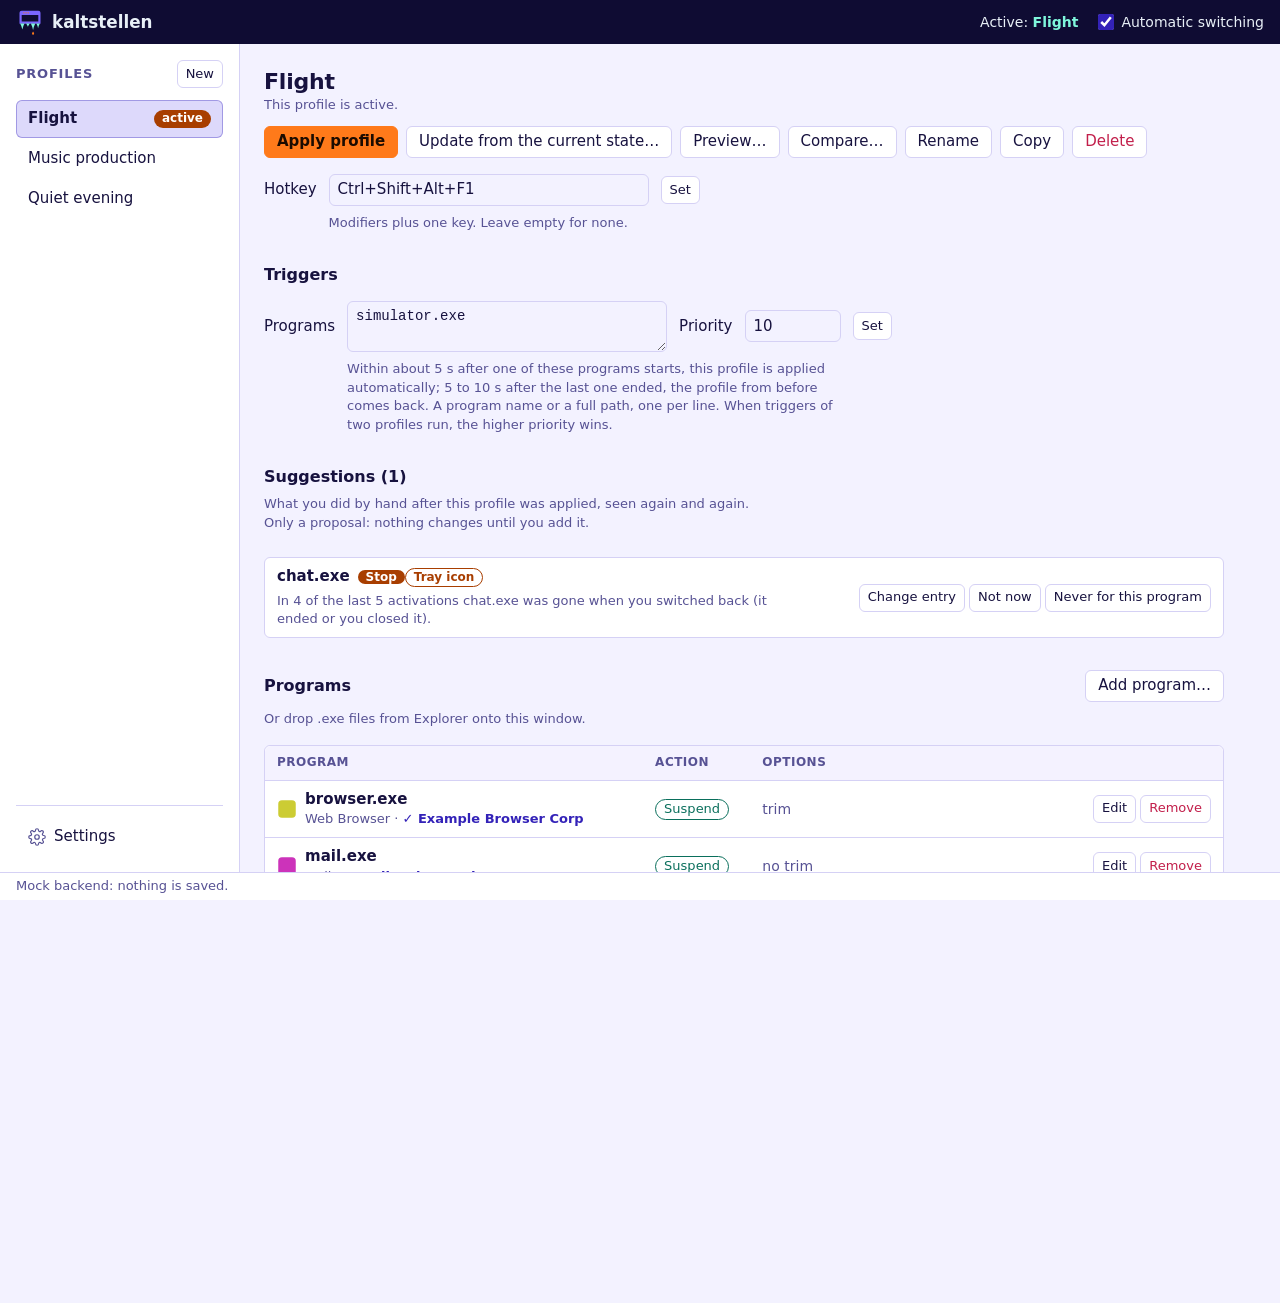
==== ui/index.html @ 1c4c7a5c "feat: tell when a program without an entry starts while a profile is active (H9) The tray asks the h" ====
<!doctype html>
<html lang="en">
<head>
  <meta charset="utf-8">
  <meta name="viewport" content="width=device-width, initial-scale=1">
  <title>kaltstellen</title>
  <link rel="icon" href="data:,">
  <link rel="stylesheet" href="css/tokens.css">
  <link rel="stylesheet" href="css/app.css">
  <link rel="stylesheet" href="css/settings.css">
  <script type="module" src="js/app.js"></script>
</head>
<body>
  <header class="topbar">
    <h1 class="brand"><img class="brand-mark" src="img/logo.svg" alt="" width="28" height="28">kaltstellen</h1>
    <p class="active-badge" id="active-badge" aria-live="polite"></p>
    <label class="autostart" id="automation-wrap">
      <input type="checkbox" id="automation" aria-describedby="automation-hint"> Automatic switching
      <span class="visually-hidden" id="automation-hint"></span>
    </label>
  </header>

  <div class="layout">
    <nav class="sidebar" aria-labelledby="profiles-title">
      <div class="sidebar-head">
        <h2 id="profiles-title">Profiles</h2>
        <button type="button" class="button small" id="new-profile">New</button>
      </div>
      <ul class="profile-list" id="profile-list"></ul>
      <div class="sidebar-foot">
        <button type="button" class="nav-button" id="open-settings" aria-current="false">
          <svg viewBox="0 0 24 24" aria-hidden="true"><circle cx="12" cy="12" r="3"/><path d="M19.4 15a1.7 1.7 0 0 0 .3 1.8l.1.1a2 2 0 1 1-2.8 2.8l-.1-.1a1.7 1.7 0 0 0-1.8-.3 1.7 1.7 0 0 0-1 1.5V21a2 2 0 1 1-4 0v-.1a1.7 1.7 0 0 0-1.1-1.5 1.7 1.7 0 0 0-1.8.3l-.1.1a2 2 0 1 1-2.8-2.8l.1-.1a1.7 1.7 0 0 0 .3-1.8 1.7 1.7 0 0 0-1.5-1H3a2 2 0 1 1 0-4h.1a1.7 1.7 0 0 0 1.5-1.1 1.7 1.7 0 0 0-.3-1.8l-.1-.1a2 2 0 1 1 2.8-2.8l.1.1a1.7 1.7 0 0 0 1.8.3H9a1.7 1.7 0 0 0 1-1.5V3a2 2 0 1 1 4 0v.1a1.7 1.7 0 0 0 1 1.5 1.7 1.7 0 0 0 1.8-.3l.1-.1a2 2 0 1 1 2.8 2.8l-.1.1a1.7 1.7 0 0 0-.3 1.8V9a1.7 1.7 0 0 0 1.5 1H21a2 2 0 1 1 0 4h-.1a1.7 1.7 0 0 0-1.5 1z"/></svg>
          Settings
          <span class="tag new" id="update-tag" hidden>update</span>
        </button>
      </div>
    </nav>

    <main class="detail" id="detail" tabindex="-1">
      <section class="empty" id="empty" hidden>
        <h2>No profile yet</h2>
        <p>Create a profile, then add the programs it should start, stop or freeze.</p>
      </section>

      <section id="profile" hidden aria-labelledby="profile-name">
        <div class="profile-head">
          <div>
            <h2 id="profile-name"></h2>
            <p class="hint" id="profile-meta"></p>
          </div>
          <div class="actions">
            <button type="button" class="button primary" id="apply">Apply profile</button>
            <button type="button" class="button" id="snapshot-update">Update from the current state…</button>
            <button type="button" class="button" id="preview">Preview…</button>
            <button type="button" class="button" id="compare">Compare…</button>
            <button type="button" class="button" id="rename">Rename</button>
            <button type="button" class="button" id="copy">Copy</button>
            <button type="button" class="button danger" id="delete">Delete</button>
          </div>
        </div>

        <form class="hotkey" id="hotkey-form">
          <label for="hotkey">Hotkey</label>
          <input id="hotkey" name="hotkey" placeholder="for example Ctrl+Shift+Alt+F1" autocomplete="off" spellcheck="false" aria-describedby="hotkey-help">
          <button type="submit" class="button small">Set</button>
          <p class="hint" id="hotkey-help">Modifiers plus one key. Leave empty for none.</p>
        </form>

        <div class="section-head">
          <h3 id="triggers-title">Triggers</h3>
        </div>
        <form class="triggers" id="triggers-form" aria-labelledby="triggers-title">
          <label for="triggers">Programs</label>
          <textarea id="triggers" rows="2" spellcheck="false" autocomplete="off" placeholder="for example simulator.exe" aria-describedby="triggers-help"></textarea>
          <label for="priority">Priority</label>
          <input id="priority" type="number" step="1" value="0" inputmode="numeric">
          <button type="submit" class="button small">Set</button>
          <p class="hint" id="triggers-help">Within about 5 s after one of these programs starts, this profile is applied automatically; 5 to 10 s after the last one ended, the profile from before comes back. A program name or a full path, one per line. When triggers of two profiles run, the higher priority wins.</p>
        </form>

        <section class="card" id="suggestions-card" aria-labelledby="suggestions-title" hidden>
          <div class="section-head">
            <h3 id="suggestions-title">Suggestions</h3>
          </div>
          <p class="hint">What you did by hand after this profile was applied, seen again and again. Only a proposal: nothing changes until you add it.</p>
          <ul class="suggestions" id="suggestions"></ul>
        </section>

        <div class="section-head">
          <h3>Programs</h3>
          <button type="button" class="button" id="add-program">Add program…</button>
        </div>
        <p class="hint">Or drop .exe files from Explorer onto this window.</p>
        <table class="table" id="entries">
          <caption class="visually-hidden">Programs of the profile</caption>
          <thead><tr><th scope="col">Program</th><th scope="col">Action</th><th scope="col">Options</th><th scope="col"><span class="visually-hidden">Commands</span></th></tr></thead>
          <tbody></tbody>
        </table>
        <p class="hint" id="entries-empty" hidden>No programs yet. Programs without an entry are left as they are.</p>

        <div class="section-head">
          <h3>Unassigned programs</h3>
          <button type="button" class="button small" id="refresh-unassigned">Refresh</button>
        </div>
        <p class="hint">Running programs without an entry in this profile.</p>
        <p class="hint started-note" id="unassigned-started" role="status" hidden></p>
        <table class="table" id="unassigned">
          <caption class="visually-hidden">Unassigned programs</caption>
          <thead><tr><th scope="col">Program</th><th scope="col">Seen</th><th scope="col"><span class="visually-hidden">Commands</span></th></tr></thead>
          <tbody></tbody>
        </table>
        <p class="hint" id="unassigned-empty" hidden>Nothing unassigned.</p>
      </section>

      <div class="settings" id="settings" hidden>
        <nav class="settings-nav" aria-label="Settings sections">
          <button type="button" data-section="general" aria-current="true">General</button>
          <button type="button" data-section="defaults" aria-current="false">Program defaults</button>
          <button type="button" data-section="profiles" aria-current="false">Profiles</button>
          <button type="button" data-section="updates" aria-current="false">Updates</button>
          <button type="button" data-section="helper" aria-current="false">Background helper</button>
          <button type="button" data-section="files" aria-current="false">Files and data</button>
          <button type="button" data-section="about" aria-current="false">About</button>
        </nav>

        <div class="settings-body">
          <h2 class="visually-hidden" id="settings-title" tabindex="-1">Settings</h2>

          <section class="group" id="general" aria-labelledby="g-general">
            <header><h3 id="g-general">General</h3></header>
            <div class="rows">
              <div class="row" id="autostart-row">
                <div><label class="label" for="autostart">Start at sign-in</label>
                  <p class="hint">Starts the tray when you sign in to Windows. It never applies a profile by itself.</p></div>
                <input type="checkbox" class="switch" id="autostart" role="switch">
              </div>
              <div class="row" id="automation-row">
                <div><label class="label" for="automation-setting">Automatic switching</label>
                  <p class="hint" id="automation-setting-hint">Applies a profile when one of its trigger programs starts, and goes back when the last one has ended. Off pauses all triggers.</p></div>
                <input type="checkbox" class="switch" id="automation-setting" role="switch" aria-describedby="automation-setting-hint">
              </div>
              <div class="row" id="notify-new-row">
                <div><label class="label" for="notify-new-setting">Tell me about new programs</label>
                  <p class="hint" id="notify-new-setting-hint">While a profile is active, shows a notification when a program without an entry in it starts and keeps running, and points at it in this window. Needs the optional helper (process events); without it nothing is announced. Only the name and folder of the program are used.</p></div>
                <input type="checkbox" class="switch" id="notify-new-setting" role="switch" aria-describedby="notify-new-setting-hint">
              </div>
              <div class="row" id="learn-row">
                <div><label class="label" for="learn-setting">Suggestions from use</label>
                  <p class="hint" id="learn-setting-hint">Compares the running programs when a profile was applied with the ones when you switch next, and proposes entries for what you keep doing by hand. Nothing runs in between; no window titles or command lines are kept. Off records nothing.</p></div>
                <input type="checkbox" class="switch" id="learn-setting" role="switch" aria-describedby="learn-setting-hint">
              </div>
            </div>
          </section>

          <section class="group" id="defaults" aria-labelledby="g-defaults">
            <header>
              <h3 id="g-defaults">Program defaults</h3>
              <p>Used by every program entry that does not say otherwise. Each entry can override them in its own dialog. Stored in <span class="mono">config.toml</span>, section <span class="mono">[settings]</span>.</p>
            </header>
            <form id="defaults-form" class="group" novalidate>
              <div class="rows">
                <div class="row">
                  <div><label class="label" for="d-action">Default action</label>
                    <p class="hint">For entries that name no action. Starting a program is never a default.</p></div>
                  <select id="d-action">
                    <option value="suspend">Suspend (freeze)</option>
                    <option value="stop">Stop</option>
                    <option value="ignore">Ignore</option>
                  </select>
                </div>
                <div class="row">
                  <div><label class="label" for="d-trim">Move frozen programs out of RAM</label>
                    <p class="hint">Trims the working set of a frozen program. Frees memory, resuming takes a moment longer.</p></div>
                  <input type="checkbox" class="switch" id="d-trim" role="switch">
                </div>
                <div class="row">
                  <div><label class="label" for="d-minimize">Minimise windows before freezing</label>
                    <p class="hint">Avoids “not responding” ghost windows.</p></div>
                  <input type="checkbox" class="switch" id="d-minimize" role="switch">
                </div>
                <div class="row">
                  <div><label class="label" for="d-timeout">Time to close a program</label>
                    <p class="hint">How long a stopped program gets to close before its “if it does not close in time” choice applies.</p></div>
                  <span><input type="number" id="d-timeout" min="1" max="300" step="1" inputmode="numeric"><span class="unit">seconds</span></span>
                </div>
              </div>
              <div class="save-bar">
                <p class="hint" id="defaults-state" role="status"></p>
                <button type="button" class="button" id="defaults-reset" disabled>Revert</button>
                <button type="submit" class="button primary" id="defaults-save" disabled>Save defaults</button>
              </div>
            </form>
          </section>

          <section class="group" id="profiles" aria-labelledby="g-profiles">
            <header>
              <h3 id="g-profiles">Profiles</h3>
              <p>Hotkey, trigger programs and priority belong to a profile. Here they are side by side; change them in the profile.</p>
            </header>
            <table class="table" id="settings-profiles">
              <caption class="visually-hidden">Hotkey and triggers of every profile</caption>
              <thead><tr><th scope="col">Profile</th><th scope="col">Hotkey</th><th scope="col">Triggers</th><th scope="col" class="num">Priority</th><th scope="col"><span class="visually-hidden">Commands</span></th></tr></thead>
              <tbody></tbody>
            </table>
            <p class="hint">Neutral is built in: it has no entries and brings everything back.</p>
          </section>

          <section class="group" id="updates" aria-labelledby="g-updates">
            <header>
              <h3 id="g-updates">Updates</h3>
              <p>kaltstellen asks GitHub Releases at most once a day. An update never thaws or disturbs your work: it installs only while Neutral is active.</p>
            </header>
            <div class="rows">
              <div class="row">
                <div><p class="label"><span id="update-version"></span> <span class="status-pill" id="update-pill"></span></p>
                  <p class="hint" id="update-state" aria-live="polite"></p></div>
                <div class="actions">
                  <button type="button" class="button" id="check-updates">Check now</button>
                  <button type="button" class="button primary" id="install-update" hidden>Install</button>
                </div>
              </div>
              <div class="row" id="row-mode">
                <div><p class="label" id="mode-label">How to update</p>
                  <p class="hint"><strong>Automatic</strong> checks and installs. <strong>Ask me</strong> checks and reports. <strong>Off</strong> never connects.</p></div>
                <div class="segmented" role="radiogroup" aria-labelledby="mode-label" id="update-mode">
                  <label><input type="radio" name="update-mode" value="auto"><span>Automatic</span></label>
                  <label><input type="radio" name="update-mode" value="manual"><span>Ask me</span></label>
                  <label><input type="radio" name="update-mode" value="off"><span>Off</span></label>
                </div>
              </div>
              <div class="row locked" id="update-locked" hidden>
                <div><p class="label">Set by your system</p>
                  <p class="hint">The environment variable <span class="mono">KALTSTELLEN_UPDATE</span> decides the mode here. Remove it to choose in this window.</p></div>
                <span class="status-pill warn">Locked</span>
              </div>
            </div>
          </section>

          <section class="group" id="helper" aria-labelledby="g-helper">
            <header>
              <h3 id="g-helper">Background helper</h3>
              <p>Optional. kaltstellen works completely without it, also as a portable copy. Installing it needs administrator rights once; the window itself stays unelevated.</p>
            </header>
            <div class="rows">
              <div class="row">
                <div><p class="label">Helper service <span class="status-pill" id="helper-pill"></span></p>
                  <p class="hint" id="helper-state" aria-live="polite"></p>
                  <ul class="hint" id="helper-notes"></ul></div>
                <div class="actions">
                  <button type="button" class="button small" id="helper-refresh">Refresh</button>
                  <button type="button" class="button small primary" id="helper-install">Install</button>
                  <button type="button" class="button small" id="helper-uninstall" hidden>Remove</button>
                </div>
              </div>
            </div>
            <p class="hint">Install and Remove open a console window and then Windows asks for administrator rights. Use Refresh when that window is closed.</p>
          </section>

          <section class="group" id="files" aria-labelledby="g-files">
            <header>
              <h3 id="g-files">Files and data</h3>
              <p>Everything stays on this computer. The log never leaves it.</p>
            </header>
            <div class="rows">
              <div class="row">
                <div><p class="label">Configuration <span class="where">config.toml</span></p>
                  <p class="mono" id="file-config"></p>
                  <p class="hint">Profiles and entries. Edit it by hand or in this window; the file stays the source.</p></div>
                <div class="pathrow">
                  <button type="button" class="button small" id="open-config-folder">Open folder</button>
                  <button type="button" class="button small" id="reload-config">Reload</button>
                </div>
              </div>
              <div class="row">
                <div><p class="label">Saved settings <span class="where">settings.json</span></p>
                  <p class="mono" id="file-settings"></p>
                  <p class="hint" id="last-profile-hint">Update mode, paused automatic switching and the profile that was active when you signed out.</p></div>
                <button type="button" class="button small" id="forget-last">Forget last profile</button>
              </div>
              <div class="row">
                <div><p class="label">Learned from use <span class="where">usage.json</span></p>
                  <p class="hint">Counters per profile and program, local only.</p></div>
                <button type="button" class="button small" id="forget-learned">Forget what was learned</button>
              </div>
              <div class="row">
                <div><p class="label">Log <span class="where">kaltstellen.log</span></p>
                  <p class="mono" id="file-log"></p>
                  <p class="hint">Rotates at 1 MB and keeps three files.</p></div>
                <div class="pathrow">
                  <button type="button" class="button small" id="open-log">Open log</button>
                  <button type="button" class="button small" id="open-log-folder">Open folder</button>
                </div>
              </div>
            </div>
          </section>

          <section class="group" id="about" aria-labelledby="g-about">
            <header><h3 id="g-about">About</h3></header>
            <div class="rows">
              <div class="row">
                <div><p class="label" id="about-version"></p>
                  <p class="hint">Switches between app profiles by freezing, stopping and starting programs. MIT or Apache-2.0.</p></div>
              </div>
            </div>
          </section>
        </div>
      </div>
    </main>
  </div>

  <footer class="statusbar">
    <p id="status" role="status" aria-live="polite"></p>
  </footer>

  <dialog id="name-dialog" aria-labelledby="name-title">
    <form method="dialog" id="name-form">
      <h2 id="name-title">Profile name</h2>
      <label for="name-input">Name</label>
      <input id="name-input" required autocomplete="off" maxlength="200">
      <p class="error" id="name-error" role="alert"></p>
      <div class="dialog-actions">
        <button type="button" class="button" data-close>Cancel</button>
        <button type="submit" class="button primary" id="name-ok">OK</button>
      </div>
    </form>
  </dialog>

  <dialog id="confirm-dialog" aria-labelledby="confirm-title" aria-describedby="confirm-text">
    <form method="dialog">
      <h2 id="confirm-title">Please confirm</h2>
      <p id="confirm-text"></p>
      <div class="dialog-actions">
        <button type="button" class="button" data-close>Cancel</button>
        <button type="button" class="button primary" id="confirm-ok">Yes</button>
      </div>
    </form>
  </dialog>

  <dialog id="entry-dialog" class="wide" aria-labelledby="entry-title">
    <form method="dialog" id="entry-form">
      <h2 id="entry-title">Program</h2>
      <div class="grid">
        <label for="e-exe">Program</label>
        <input id="e-exe" required autocomplete="off" spellcheck="false">
        <label for="e-path">Path</label>
        <input id="e-path" autocomplete="off" spellcheck="false" placeholder="optional, full path">
        <label for="e-action">Action</label>
        <select id="e-action">
          <option value="start">Start</option>
          <option value="stop">Stop</option>
          <option value="suspend">Suspend</option>
          <option value="ignore">Ignore</option>
        </select>
      </div>
      <fieldset class="options" data-for="stop">
        <legend>When stopping</legend>
        <label for="e-timeout">If it does not close in time</label>
        <select id="e-timeout">
          <option value="kill">End it</option>
          <option value="keep">Leave it running and report</option>
        </select>
        <label class="check"><input type="checkbox" id="e-restart"> Start it again on Neutral</label>
      </fieldset>
      <fieldset class="options" data-for="launch">
        <legend>Starting</legend>
        <label for="e-args">Arguments, one per line</label>
        <textarea id="e-args" rows="3" spellcheck="false"></textarea>
        <label for="e-cwd">Working folder</label>
        <input id="e-cwd" autocomplete="off" spellcheck="false" placeholder="optional, full path">
      </fieldset>
      <fieldset class="options" data-for="suspend">
        <legend>When freezing</legend>
        <label class="check"><input type="checkbox" id="e-trim"> Move its memory out of RAM (trim)</label>
      </fieldset>
      <fieldset class="options warn" data-for="confirm">
        <legend>Warn list</legend>
        <p id="e-warn"></p>
        <label class="check"><input type="checkbox" id="e-confirmed"> I confirm that kaltstellen may touch it</label>
      </fieldset>
      <p class="error" id="entry-error" role="alert"></p>
      <div class="dialog-actions">
        <button type="button" class="button" data-close>Cancel</button>
        <button type="submit" class="button primary">Save</button>
      </div>
    </form>
  </dialog>

  <dialog id="new-dialog" aria-labelledby="new-title">
    <form method="dialog">
      <h2 id="new-title">New profile</h2>
      <p class="hint">Start with nothing, or from the programs that run or are held right now.</p>
      <div class="dialog-actions">
        <button type="button" class="button" data-close>Cancel</button>
        <span class="spacer"></span>
        <button type="button" class="button" id="new-empty">Empty profile</button>
        <button type="button" class="button" id="new-template">From a template…</button>
        <button type="button" class="button primary" id="new-snapshot">From the current state…</button>
      </div>
    </form>
  </dialog>

  <dialog id="template-dialog" class="wide" aria-labelledby="template-title">
    <form method="dialog">
      <h2 id="template-title">New profile from a template</h2>
      <p class="hint">A template sets actions by kind of program, for the programs found on this computer. You check and change every row before anything is created. It sets no hotkey, no triggers and starts nothing.</p>
      <div id="template-list"></div>
      <p class="error" id="template-error" role="alert"></p>
      <div class="dialog-actions">
        <button type="button" class="button" data-close>Cancel</button>
      </div>
    </form>
  </dialog>

  <dialog id="snapshot-dialog" class="xwide" aria-labelledby="snapshot-title">
    <form method="dialog" id="snapshot-form">
      <h2 id="snapshot-title">From the current state</h2>
      <div id="snapshot-name-row">
        <label for="snapshot-name">Name of the new profile</label>
        <input id="snapshot-name" autocomplete="off" maxlength="200">
      </div>
      <p class="hint" id="snapshot-existing" hidden></p>
      <div class="compare-head">
        <button type="button" class="button small" id="snapshot-suggestions">Use suggestions</button>
        <button type="button" class="button small" id="snapshot-everything">Everything as it is now</button>
        <button type="button" class="button small" id="snapshot-clear">Clear</button>
        <button type="button" class="button small" id="snapshot-all">Select all shown</button>
        <button type="button" class="button small" id="snapshot-kinds-toggle" aria-expanded="false" aria-controls="snapshot-kinds">Choose by kind…</button>
        <button type="button" class="button small" id="snapshot-refresh">Refresh</button>
        <button type="button" class="button small" id="snapshot-measure">Measure again</button>
        <label class="inline"><input type="checkbox" id="snapshot-heavy"> Heavy only</label>
        <label class="inline"><input type="checkbox" id="snapshot-tray"> Tray icon only</label>
        <label class="inline"><input type="checkbox" id="snapshot-sort"> Sort by load</label>
        <label class="inline"><input type="checkbox" id="snapshot-sortkind"> Sort by kind</label>
        <label class="inline"><input type="checkbox" id="snapshot-background"> Show background programs</label>
      </div>
      <div class="kinds-panel" id="snapshot-kinds" hidden></div>
      <div class="bulk-bar" id="snapshot-bulk" hidden>
        <strong id="snapshot-bulk-count" role="status"></strong>
        <span class="hint">For all selected:</span>
        <span class="seg" id="snapshot-bulk-actions">
          <button type="button" data-a="none">Not in profile</button><button type="button" data-a="ignore">Leave as it is</button><button type="button" data-a="suspend">Freeze</button><button type="button" data-a="stop">Stop</button><button type="button" data-a="start">Keep running</button>
        </span>
        <button type="button" class="button small" id="snapshot-unmark">Clear selection</button>
      </div>
      <div class="scroll" id="snapshot-groups"></div>
      <p class="hint" id="snapshot-measuring" aria-live="polite"></p>
      <p class="hint">Load is an average over a short measurement, not a peak. I/O counts files, pipes and network together; connections only show that a program talks to the network, not how much. Arguments and working folders are not taken: kaltstellen does not read the command lines of running programs. Programs without a known path can only be left as they are.</p>
      <p class="error" id="snapshot-error" role="alert"></p>
      <div class="dialog-actions">
        <button type="button" class="button" data-close>Cancel</button>
        <span class="spacer"></span>
        <button type="submit" class="button primary" id="snapshot-ok">Create profile</button>
      </div>
    </form>
  </dialog>

  <dialog id="preview-dialog" class="xwide" aria-labelledby="preview-title">
    <form method="dialog">
      <h2 id="preview-title">Preview</h2>
      <p class="hint" id="preview-summary" aria-live="polite"></p>
      <div id="preview-problems"></div>
      <div class="scroll">
        <table class="table" id="preview-table">
          <caption class="visually-hidden">What the switch would do, in the order it does it</caption>
          <thead><tr><th scope="col">Step</th><th scope="col">Program</th><th scope="col">What would happen</th></tr></thead>
          <tbody></tbody>
        </table>
      </div>
      <p class="hint">Nothing has been changed. Programs started or closed since this moment can change the result.</p>
      <p class="error" id="preview-error" role="alert"></p>
      <div class="dialog-actions">
        <button type="button" class="link" id="preview-nochange"></button>
        <span class="spacer"></span>
        <button type="button" class="button primary" id="preview-apply">Apply anyway</button>
        <button type="button" class="button" data-close>Close</button>
      </div>
    </form>
  </dialog>

  <dialog id="compare-dialog" class="xwide" aria-labelledby="compare-title">
    <form method="dialog">
      <h2 id="compare-title">Compare profiles</h2>
      <div class="compare-head">
        <span id="compare-a"></span>
        <label for="compare-with">with</label>
        <select id="compare-with"></select>
      </div>
      <p class="hint" id="compare-summary" aria-live="polite"></p>
      <div class="scroll">
        <table class="table" id="compare-table">
          <caption class="visually-hidden">Differences between two profiles</caption>
          <thead><tr><th scope="col">Program</th><th scope="col" id="compare-col-a"></th><th scope="col" id="compare-col-b"></th><th scope="col">Difference</th><th scope="col"><span class="visually-hidden">Commands</span></th></tr></thead>
          <tbody></tbody>
        </table>
      </div>
      <p class="hint" id="compare-meta"></p>
      <p class="error" id="compare-error" role="alert"></p>
      <div class="dialog-actions">
        <button type="button" class="link" id="compare-identical"></button>
        <span class="spacer"></span>
        <button type="button" class="button" data-close>Close</button>
      </div>
    </form>
  </dialog>

  <dialog id="add-dialog" class="wide" aria-labelledby="add-title">
    <form method="dialog">
      <h2 id="add-title">Add a program</h2>
      <p class="hint">Choose a running program, or an executable file, or drop .exe files here.</p>
      <div class="scroll">
        <table class="table" id="running">
          <caption class="visually-hidden">Running programs</caption>
          <thead><tr><th scope="col">Program</th><th scope="col" class="num">Memory</th><th scope="col">Protection</th><th scope="col"><span class="visually-hidden">Commands</span></th></tr></thead>
          <tbody></tbody>
        </table>
      </div>
      <p class="error" id="add-error" role="alert"></p>
      <div class="dialog-actions">
        <button type="button" class="button" id="pick-file">Choose executable…</button>
        <span class="spacer"></span>
        <button type="button" class="button" data-close>Close</button>
      </div>
    </form>
  </dialog>
</body>
</html>
---- ui/css/tokens.css ----
/* Design tokens from branding/README.md (Indigo, Mint and Orange: violet window, mint ice, orange action).
   Light values first, dark values for prefers-color-scheme: dark and for
   the forced themes [data-theme] used by the browser preview. */

:root {
  --brand-indigo: #3322B8;
  --brand-violet: #7A66FF;
  --brand-mint: #7FF7DC;
  --brand-night: #0F0C33;
  --brand-orange: #FF7A1A;

  --color-bg: #F3F2FF;
  --color-surface: #FFFFFF;
  --color-line: #D5D1F5;
  --color-text: #17123F;
  --color-muted: #575294;
  --color-primary: #3322B8;
  --color-on-primary: #FFFFFF;
  --color-accent: #A83E00;
  --color-action: #FF7A1A;
  --color-on-action: #1B0B00;
  --color-frost: #0A6F5C;
  --color-frost-bg: #D5FAF1;
  --color-error: #C21F4B;
  --color-error-bg: #FFE0E8;
  --color-warn-bg: #FFE6D2;
  --color-focus: #3322B8;
  --color-row-hover: #ECEAFF;
  --color-selected: #DDD9FB;
  --color-topbar: var(--brand-night);
  --color-on-topbar: #E8F0F7;

  --font: system-ui, "Segoe UI Variable Text", "Segoe UI", sans-serif;
  --font-size: 0.9375rem;
  --radius: 6px;
  --space-1: 0.25rem;
  --space-2: 0.5rem;
  --space-3: 0.75rem;
  --space-4: 1rem;
  --space-6: 1.5rem;
  --sidebar: 15rem;
  --measure: 62ch;
  --ease-out: cubic-bezier(0.22, 1, 0.36, 1);
  --shadow-dialog: 0 0.25rem 0.5rem rgb(15 12 51 / 0.12), 0 1.5rem 3rem rgb(15 12 51 / 0.28);
  color-scheme: light;
}

@media (prefers-color-scheme: dark) {
  :root:not([data-theme="light"]) {
    --color-bg: #0B0926;
    --color-surface: #131039;
    --color-line: #2C2774;
    --color-text: #F0EFFF;
    --color-muted: #A9A5DD;
    --color-primary: #A99BFF;
    --color-on-primary: #0B0926;
    --color-accent: #FFA45C;
    --color-action: #FF7A1A;
    --color-on-action: #1B0B00;
    --color-frost: #7FF7DC;
    --color-frost-bg: rgb(127 247 220 / 0.13);
    --color-error: #FF6B8A;
    --color-error-bg: rgb(255 107 138 / 0.14);
    --color-warn-bg: rgb(255 122 26 / 0.14);
    --color-focus: #FFA45C;
    --color-row-hover: #1B1750;
    --color-selected: #241F66;
    --color-topbar: #07051C;
    color-scheme: dark;
  }
}

:root[data-theme="dark"] {
  --color-bg: #0B0926;
  --color-surface: #131039;
  --color-line: #2C2774;
  --color-text: #F0EFFF;
  --color-muted: #A9A5DD;
  --color-primary: #A99BFF;
  --color-on-primary: #0B0926;
  --color-accent: #FFA45C;
  --color-action: #FF7A1A;
  --color-on-action: #1B0B00;
  --color-frost: #7FF7DC;
  --color-frost-bg: rgb(127 247 220 / 0.13);
  --color-error: #FF6B8A;
  --color-error-bg: rgb(255 107 138 / 0.14);
  --color-warn-bg: rgb(255 122 26 / 0.14);
  --color-focus: #FFA45C;
  --color-row-hover: #1B1750;
  --color-selected: #241F66;
  --color-topbar: #07051C;
  color-scheme: dark;
}
---- ui/css/app.css ----
/* Layout and components. Colours, type and spacing come from tokens.css. */

*, *::before, *::after { box-sizing: border-box; }

[hidden] { display: none !important; }

html, body { height: 100%; }

body {
  margin: 0;
  overflow: hidden;
  display: grid;
  grid-template-rows: auto 1fr auto;
  font: var(--font-size)/1.45 var(--font);
  color: var(--color-text);
  background: var(--color-bg);
}

h1, h2, h3 { margin: 0; line-height: 1.25; text-wrap: balance; }
h2 { font-size: 1.375rem; font-weight: 650; letter-spacing: -0.01em; }
h3 { font-size: 1rem; font-weight: 650; }
p { margin: 0; }

/* Browser surfaces take the palette too. */
::selection { background: color-mix(in srgb, var(--color-primary) 30%, transparent); }
input, textarea { caret-color: var(--color-primary); }
* { scrollbar-color: var(--color-line) transparent; }
.table td, .table th, .num, input[type="number"] { font-variant-numeric: tabular-nums; }

.visually-hidden {
  position: absolute; width: 1px; height: 1px; overflow: hidden;
  clip: rect(0 0 0 0); white-space: nowrap;
}

:focus-visible {
  outline: 2px solid var(--color-focus);
  outline-offset: 2px;
}

/* Top bar */
.topbar {
  display: flex; align-items: center; gap: var(--space-4);
  padding: var(--space-2) var(--space-4);
  background: var(--color-topbar); color: var(--color-on-topbar);
}
.brand { display: flex; align-items: center; gap: var(--space-2); font-size: 1.05rem; font-weight: 600; }
.brand-mark { display: block; width: 1.75rem; height: 1.75rem; }
.active-badge { margin-left: auto; font-size: 0.875rem; }
.active-badge strong { color: var(--brand-mint); font-weight: 600; }
.autostart { display: flex; align-items: center; gap: var(--space-1); font-size: 0.875rem; }
.autostart :focus-visible { outline-color: var(--color-on-topbar); }
/* U4: no profile has triggers yet; the switch does nothing. */
.autostart.unused { opacity: 0.6; }

/* Main layout */
.layout { display: grid; grid-template-columns: var(--sidebar) 1fr; min-height: 0; overflow: hidden; }
.sidebar {
  display: flex; flex-direction: column; gap: var(--space-3);
  padding: var(--space-4); border-right: 1px solid var(--color-line);
  background: var(--color-surface); min-height: 0; overflow: auto;
}
.sidebar-head { display: flex; align-items: center; justify-content: space-between; }
.sidebar-head h2 { font-size: 0.8125rem; text-transform: uppercase; letter-spacing: 0.06em; color: var(--color-muted); }
.profile-list { list-style: none; margin: 0; padding: 0; display: grid; gap: 2px; }
.profile-list button {
  display: flex; width: 100%; align-items: center; justify-content: space-between; gap: var(--space-2);
  padding: var(--space-2) var(--space-3); border: 0; border-radius: var(--radius);
  background: transparent; color: inherit; font: inherit; text-align: left; cursor: pointer;
}
.profile-list button:hover { background: var(--color-row-hover); }
.profile-list button[aria-current="true"] { background: var(--color-selected); box-shadow: inset 0 0 0 1px color-mix(in srgb, var(--color-primary) 35%, transparent); }
.profile-list button[aria-current="true"] .name { font-weight: 650; }
.profile-list .name { overflow: hidden; text-overflow: ellipsis; white-space: nowrap; }
.tag {
  flex: none; padding: 0 var(--space-2); border-radius: 999px; font-size: 0.75rem; font-weight: 600;
  background: var(--color-accent); color: var(--color-surface);
}
.tag.new { background: var(--color-primary); color: var(--color-on-primary); }
.hint { color: var(--color-muted); font-size: 0.8125rem; max-width: var(--measure); }
.sidebar > .hint { overflow-wrap: anywhere; }
.updates {
  display: grid; gap: var(--space-2); margin-top: auto;
  padding-top: var(--space-3); border-top: 1px solid var(--color-line);
}
.updates h2 { font-size: 0.8125rem; text-transform: uppercase; letter-spacing: 0.06em; color: var(--color-muted); }
.updates label { font-size: 0.8125rem; font-weight: 600; }
.updates .hint { overflow-wrap: anywhere; }

.detail { padding: var(--space-6); overflow: auto; min-width: 0; }
.detail:focus { outline: none; }
.detail section { display: grid; gap: var(--space-4); max-width: 60rem; }
.empty { place-content: center; text-align: center; min-height: 60%; }

.profile-head { display: flex; flex-wrap: wrap; align-items: flex-start; justify-content: space-between; gap: var(--space-3); }
.profile-head h2 { overflow-wrap: anywhere; }
.actions { display: flex; flex-wrap: wrap; gap: var(--space-2); }

.hotkey {
  display: grid; grid-template-columns: auto minmax(10rem, 20rem) auto 1fr; align-items: center;
  gap: var(--space-2) var(--space-3);
}
.hotkey .hint { grid-column: 2 / -1; }

.triggers {
  display: grid; grid-template-columns: auto minmax(10rem, 20rem) auto minmax(4rem, 6rem) auto 1fr; align-items: center;
  gap: var(--space-2) var(--space-3);
}
.triggers .hint { grid-column: 2 / -1; }
@media (max-width: 40rem) {
  .triggers { grid-template-columns: auto 1fr; }
  .triggers .hint { grid-column: 1 / -1; }
}

.section-head { display: flex; align-items: center; justify-content: space-between; margin-top: var(--space-4); }
.section-head + .hint { margin-top: calc(var(--space-2) * -1); }

/* Suggestions from use (H5) */
.suggestions { list-style: none; margin: var(--space-2) 0 0; padding: 0; display: grid; gap: var(--space-2); }
.suggestion {
  display: flex; flex-wrap: wrap; align-items: center; justify-content: space-between; gap: var(--space-2);
  padding: var(--space-2) var(--space-3); border: 1px solid var(--color-line); border-radius: var(--radius);
  background: var(--color-surface);
}
.suggestion .exe { font-weight: 600; margin-right: var(--space-2); }
.suggestion .hint { margin: var(--space-1) 0 0; }
.suggestion .commands { display: flex; flex-wrap: wrap; gap: var(--space-1); }

/* Controls */
.button {
  display: inline-flex; align-items: center; justify-content: center; gap: var(--space-1);
  min-height: 2rem; padding: 0 var(--space-3);
  border: 1px solid var(--color-line); border-radius: var(--radius);
  background: var(--color-surface); color: var(--color-text); font: inherit; cursor: pointer;
  white-space: nowrap;
}
.button:hover { border-color: var(--color-primary); background: var(--color-row-hover); }
.button:active:not(:disabled) { transform: translateY(1px); }
.button.small { min-height: 1.75rem; padding: 0 var(--space-2); font-size: 0.8125rem; }
.button.primary { background: var(--color-action); border-color: var(--color-action); color: var(--color-on-action); font-weight: 600; }
.button.primary:hover { background: color-mix(in srgb, var(--color-action) 88%, #fff); }
.button.danger { color: var(--color-error); }
.button.danger:hover { border-color: var(--color-error); background: var(--color-error-bg); }
.button:disabled { opacity: 0.55; cursor: default; }
.link {
  border: 0; padding: 0; background: none; color: var(--color-primary); font: inherit;
  text-decoration: underline; text-underline-offset: 0.2em; cursor: pointer;
}

input, select, textarea {
  min-height: 2rem; padding: var(--space-1) var(--space-2);
  border: 1px solid var(--color-line); border-radius: var(--radius);
  background: var(--color-bg); color: var(--color-text); font: inherit;
}
input:hover:not(:disabled), select:hover:not(:disabled), textarea:hover:not(:disabled) { border-color: color-mix(in srgb, var(--color-primary) 55%, var(--color-line)); }
input:focus-visible, select:focus-visible, textarea:focus-visible { outline-offset: 0; border-color: var(--color-focus); }
textarea { resize: vertical; font-family: ui-monospace, "Cascadia Mono", Consolas, monospace; font-size: 0.875rem; }
input[aria-invalid="true"] { border-color: var(--color-error); }
input[type="checkbox"] { min-height: auto; width: 1rem; height: 1rem; accent-color: var(--color-primary); }

/* Tables */
.table { width: 100%; border-collapse: separate; border-spacing: 0; overflow: hidden; background: var(--color-surface); border: 1px solid var(--color-line); border-radius: var(--radius); }
.table th, .table td { padding: var(--space-2) var(--space-3); text-align: left; vertical-align: middle; border-bottom: 1px solid var(--color-line); }
.table th { font-size: 0.75rem; font-weight: 600; letter-spacing: 0.04em; text-transform: uppercase; color: var(--color-muted); background: color-mix(in srgb, var(--color-row-hover) 60%, var(--color-surface)); }
.table th:first-child { border-top-left-radius: var(--radius); }
.table th:last-child { border-top-right-radius: var(--radius); }
.table tbody tr:last-child td { border-bottom: 0; }
.table tbody tr:hover { background: var(--color-row-hover); }
.table td:last-child { text-align: right; white-space: nowrap; }
.table .num { text-align: right; font-variant-numeric: tabular-nums; white-space: nowrap; }
.table .exe { font-weight: 600; overflow-wrap: anywhere; }
.table .path { display: block; color: var(--color-muted); font-size: 0.8125rem; font-weight: 400; overflow-wrap: anywhere; }
.table .opts { color: var(--color-muted); font-size: 0.875rem; }
/* Program icons (M2): the placeholder has the size of the icon, so a row
   does not move when the icon arrives. */
.program { display: flex; align-items: center; gap: var(--space-2); }
.program .names { min-width: 0; }
.icon { flex: none; display: inline-block; width: 20px; height: 20px; border-radius: 4px; background: var(--color-row-hover); }
.icon.loaded { background: none; }
.icon img { display: block; width: 20px; height: 20px; }
/* M2, N1: what a program is, a muted line under its name; empty (and not
   shown) until the host knows. The verified publisher stands out a little,
   a broken signature in the warning colour; "unsigned" and a signature that
   cannot be verified here (offline, unknown root) stay discreet. */
.table .about { display: block; color: var(--color-muted); font-size: 0.8125rem; font-weight: 400; overflow-wrap: anywhere; cursor: default; }
.table .about:empty { display: none; }
.about .publisher { color: var(--color-primary); font-weight: 600; white-space: nowrap; }
.about .sig-invalid { color: var(--color-accent); font-weight: 600; }
.about .sig-none { font-style: italic; }
.table td .button + .button { margin-left: var(--space-1); }
.action { display: inline-block; padding: 0 var(--space-2); border-radius: 999px; font-size: 0.8125rem; border: 1px solid var(--color-line); }
.action.suspend { border-color: var(--color-frost); color: var(--color-frost); }
.action.stop { border-color: var(--color-accent); color: var(--color-accent); }
/* M5: errors of the last switch on their entry. */
.table tbody tr.failed { background: color-mix(in srgb, var(--color-error-bg) 55%, var(--color-surface)); }
.table tbody tr.failed:hover { background: var(--color-error-bg); }
.failure {
  display: flex; align-items: center; gap: var(--space-1); width: fit-content; margin-top: var(--space-1);
  padding: 0 var(--space-2) 0 var(--space-1); border-radius: 999px;
  background: var(--color-error-bg); color: var(--color-error); font-size: 0.8125rem; font-weight: 600; cursor: help;
}
.failure-mark {
  display: inline-grid; place-items: center; width: 1rem; height: 1rem; border-radius: 50%;
  background: var(--color-error); color: var(--color-surface); font-size: 0.6875rem; line-height: 1;
}
/* M2: programs dropped from Explorer. */
.detail.dropping #entries, .detail.dropping #entries-empty { outline: 2px dashed var(--color-primary); outline-offset: 2px; }
.protection.hard { color: var(--color-error); }
.protection.warn { color: var(--color-accent); }

/* Status bar */
.statusbar { padding: var(--space-1) var(--space-4); min-height: 1.75rem; border-top: 1px solid var(--color-line); background: var(--color-surface); color: var(--color-muted); font-size: 0.8125rem; }
.statusbar p { overflow: hidden; text-overflow: ellipsis; white-space: nowrap; }
.statusbar .error-text { color: var(--color-error); font-weight: 600; }

/* Dialogs */
dialog {
  width: min(28rem, calc(100vw - 2rem)); max-height: calc(100vh - 2rem);
  padding: var(--space-6); border: 1px solid var(--color-line); border-radius: calc(var(--radius) * 2);
  background: var(--color-surface); color: var(--color-text);
  box-shadow: var(--shadow-dialog);
}
dialog.wide { width: min(42rem, calc(100vw - 2rem)); }
dialog.xwide { width: min(60rem, calc(100vw - 2rem)); }
dialog::backdrop { background: rgb(14 22 32 / 0.5); }
dialog h2 { margin-bottom: var(--space-1); }
dialog form { display: grid; gap: var(--space-3); }
dialog label { font-weight: 600; font-size: 0.875rem; }
.grid { display: grid; grid-template-columns: max-content 1fr; align-items: center; gap: var(--space-2) var(--space-3); }
.options { display: grid; gap: var(--space-2); margin: 0; padding: var(--space-3); border: 1px solid var(--color-line); border-radius: var(--radius); }
.options[hidden] { display: none; }
.options legend { padding: 0 var(--space-1); font-weight: 600; font-size: 0.875rem; }
.options.warn { background: var(--color-warn-bg); border-color: var(--color-accent); }
.check { display: flex; align-items: center; gap: var(--space-2); font-weight: 400 !important; }
.dialog-actions { display: flex; justify-content: flex-end; gap: var(--space-2); margin-top: var(--space-2); }
.dialog-actions .spacer { flex: 1; }
.error { color: var(--color-error); font-size: 0.875rem; min-height: 1.25rem; }
.error:empty { min-height: 0; }
.scroll { max-height: 22rem; overflow: auto; }

@media (max-width: 40rem) {
  .layout { grid-template-columns: 1fr; }
  .sidebar { border-right: 0; border-bottom: 1px solid var(--color-line); }
}

@media (prefers-reduced-motion: no-preference) {
  .button, .profile-list button, input, select, textarea { transition: background-color 150ms var(--ease-out), border-color 150ms var(--ease-out), transform 100ms var(--ease-out); }
  dialog[open] { animation: dialog-in 180ms var(--ease-out); }
  dialog[open]::backdrop { animation: backdrop-in 180ms var(--ease-out); }
  .detail > section:not([hidden]), .detail > .settings:not([hidden]) { animation: detail-in 160ms var(--ease-out); }
}
@keyframes dialog-in { from { opacity: 0; transform: translateY(0.5rem) scale(0.985); } }
@keyframes backdrop-in { from { opacity: 0; } }
@keyframes detail-in { from { opacity: 0; transform: translateY(0.25rem); } }

/* H6: compare two profiles. */
.compare-head { display: flex; align-items: center; gap: var(--space-2); font-weight: 600; }
.diff-tag { display: inline-block; padding: 0 var(--space-2); border-radius: 999px; font-size: 0.75rem; font-weight: 600; border: 1px solid var(--color-line); white-space: nowrap; }
.diff-tag.only_a { border-color: var(--color-primary); color: var(--color-primary); }
.diff-tag.only_b { border-color: var(--color-accent); color: var(--color-accent); }
.table td.diff-cell { text-align: left; white-space: normal; font-size: 0.875rem; }

/* H1: profile from the current state */
.compare-head { flex-wrap: wrap; }
label.inline { display: inline-flex; align-items: center; gap: var(--space-1); font-weight: 400; }
.snap-group h3 { margin: var(--space-3) 0 var(--space-1); font-size: 1rem; }
#snapshot-groups { max-height: 55vh; }
#snapshot-name-row { display: grid; gap: var(--space-1); }
.snap-group th:last-child, .snap-group td:last-child { text-align: left; }
.seg { display: inline-flex; border: 1px solid var(--color-line); border-radius: 7px; overflow: hidden; }
.seg button { border: 0; border-left: 1px solid var(--color-line); background: var(--color-surface); color: var(--color-muted); padding: 5px 9px; cursor: pointer; font: inherit; font-size: 0.85rem; white-space: nowrap; }
.seg button:first-child { border-left: 0; }
.seg button:focus-visible { outline: 2px solid var(--color-focus); outline-offset: -2px; }
.seg button:hover { color: var(--color-text); }
.seg button[aria-pressed="true"] { background: var(--color-primary); color: var(--color-on-primary); font-weight: 600; }
.seg button[aria-pressed="true"][data-a="none"] { background: var(--color-line); color: var(--color-text); }
.seg.suggested { outline: 2px dashed var(--color-accent); outline-offset: 2px; }
.bulk-bar { display: flex; flex-wrap: wrap; gap: var(--space-2); align-items: center; padding: var(--space-2) var(--space-3); background: var(--color-selected); border: 1px solid var(--color-line); border-radius: 8px; margin: var(--space-2) 0; position: sticky; top: 0; z-index: 2; }
.bulk-bar[hidden] { display: none; }
.snap-group tr.selected td { background: var(--color-selected); }
.snap-group tr:focus-visible { outline: 2px solid var(--color-focus); outline-offset: -2px; }
.snap-group th.mark, .snap-group td.mark { width: 2rem; }
.snap-group .names .hint { display: block; }
.snap-group .names .diff-tag { margin: 2px var(--space-1) 0 0; }

.kinds-panel { border: 1px solid var(--color-line); border-radius: 8px; padding: var(--space-2) var(--space-3); margin: var(--space-2) 0; display: grid; gap: var(--space-2); }
.kinds-panel[hidden] { display: none; }
.kind-line { display: flex; flex-wrap: wrap; gap: var(--space-2); align-items: center; justify-content: space-between; }
.kind-name { display: grid; min-width: 0; flex: 1 1 18rem; }
.kind-name .hint { overflow-wrap: anywhere; }
---- ui/css/settings.css ----
/* Settings view (mock). Builds on tokens.css and app.css only. */
.sidebar-foot { margin-top: auto; display: grid; gap: var(--space-2); padding-top: var(--space-3); border-top: 1px solid var(--color-line); }
.nav-button { display: flex; align-items: center; gap: var(--space-2); width: 100%; padding: var(--space-2) var(--space-3); border: 0; border-radius: var(--radius); background: transparent; color: inherit; font: inherit; text-align: left; cursor: pointer; }
.nav-button:hover { background: var(--color-row-hover); }
.nav-button[aria-current="true"] { background: var(--color-selected); box-shadow: inset 0 0 0 1px color-mix(in srgb, var(--color-primary) 35%, transparent); font-weight: 650; }
.nav-button svg { flex: none; width: 1.125rem; height: 1.125rem; stroke: currentColor; fill: none; stroke-width: 1.6; stroke-linecap: round; stroke-linejoin: round; color: var(--color-muted); }
.nav-button .tag { margin-left: auto; }

.detail .settings { max-width: 62rem; display: grid; grid-template-columns: 11rem minmax(0, 1fr); gap: var(--space-6); align-items: start; }
.settings-nav { position: sticky; top: 0; display: grid; gap: 2px; }
.settings-nav button { padding: var(--space-2) var(--space-3); border: 0; border-radius: var(--radius); background: transparent; color: var(--color-muted); font: inherit; text-align: left; cursor: pointer; }
.settings-nav button:hover { background: var(--color-row-hover); color: var(--color-text); }
.settings-nav button[aria-current="true"] { color: var(--color-text); font-weight: 650; background: var(--color-selected); }
.settings-body { display: grid; gap: var(--space-6); min-width: 0; }
.detail .group { display: grid; gap: var(--space-3); max-width: none; scroll-margin-top: var(--space-4); }
.detail .group > header { display: grid; gap: var(--space-1); }
.group > header p { color: var(--color-muted); font-size: 0.8125rem; max-width: var(--measure); }
.rows { display: grid; border: 1px solid var(--color-line); border-radius: var(--radius); background: var(--color-surface); }
.row { display: grid; grid-template-columns: minmax(0, 1fr) auto; align-items: center; gap: var(--space-4); padding: var(--space-3) var(--space-4); border-bottom: 1px solid var(--color-line); }
.row:last-child { border-bottom: 0; }
.row .label { font-weight: 600; }
.row .hint { margin-top: 2px; }
.row .where { display: inline-block; margin-left: var(--space-2); padding: 0 var(--space-2); border-radius: 999px; border: 1px solid var(--color-line); color: var(--color-muted); font-size: 0.6875rem; font-weight: 600; letter-spacing: 0.03em; vertical-align: 1px; }
.row.locked { background: color-mix(in srgb, var(--color-warn-bg) 50%, var(--color-surface)); }
.row.disabled .label { color: var(--color-muted); }
.row input[type="number"] { width: 5rem; text-align: right; }
.unit { color: var(--color-muted); margin-left: var(--space-1); }

/* Switch: a real checkbox, drawn as a switch. */
input.switch[type="checkbox"] { appearance: none; position: relative; width: 2.5rem; height: 1.5rem; min-height: 0; padding: 0; border-radius: 999px; border: 1px solid var(--color-line); background: var(--color-bg); cursor: pointer; }
input.switch::after { content: ""; position: absolute; top: 2px; left: 2px; width: calc(1.5rem - 6px); height: calc(1.5rem - 6px); border-radius: 50%; background: var(--color-muted); }
input.switch:checked { background: var(--color-primary); border-color: var(--color-primary); }
input.switch:checked::after { left: calc(100% - 1.5rem + 2px); background: var(--color-on-primary); }
input.switch:disabled { opacity: 0.5; cursor: default; }
@media (prefers-reduced-motion: no-preference) {
  input.switch::after { transition: left 150ms var(--ease-out), background-color 150ms var(--ease-out); }
}

.segmented { display: inline-flex; gap: 2px; padding: 2px; border: 1px solid var(--color-line); border-radius: var(--radius); background: var(--color-bg); }
.segmented label { display: block; }
.segmented input { position: absolute; opacity: 0; pointer-events: none; }
.segmented span { display: block; padding: 0 var(--space-3); min-height: 1.75rem; line-height: 1.75rem; border-radius: calc(var(--radius) - 2px); cursor: pointer; }
.segmented input:not(:checked) + span:hover { background: var(--color-row-hover); }
.segmented input:checked + span { background: var(--color-primary); color: var(--color-on-primary); font-weight: 600; }
.segmented input:focus-visible + span { outline: 2px solid var(--color-focus); outline-offset: -2px; }
.segmented input:disabled + span { opacity: 0.5; cursor: default; }

.save-bar { display: flex; align-items: center; justify-content: flex-end; gap: var(--space-2); }
.save-bar .hint { margin-right: auto; }
.mono { font-family: ui-monospace, "Cascadia Mono", Consolas, monospace; font-size: 0.8125rem; overflow-wrap: anywhere; }
.pathrow { display: flex; align-items: center; gap: var(--space-2); flex-wrap: wrap; justify-content: flex-end; }
.keys { display: inline-flex; gap: 2px; }
kbd { padding: 0 var(--space-2); border: 1px solid var(--color-line); border-bottom-width: 2px; border-radius: 4px; background: var(--color-bg); font: 600 0.75rem/1.4rem var(--font); }
.status-pill { display: inline-flex; align-items: center; gap: var(--space-1); padding: 0 var(--space-2); border-radius: 999px; font-size: 0.8125rem; font-weight: 600; background: var(--color-selected); color: var(--color-primary); }
.status-pill.warn { background: var(--color-warn-bg); color: var(--color-accent); }
@media (max-width: 52rem) {
  .settings { grid-template-columns: 1fr; }
  .settings-nav { position: static; grid-auto-flow: column; overflow-x: auto; }
  .row { grid-template-columns: 1fr; }
}
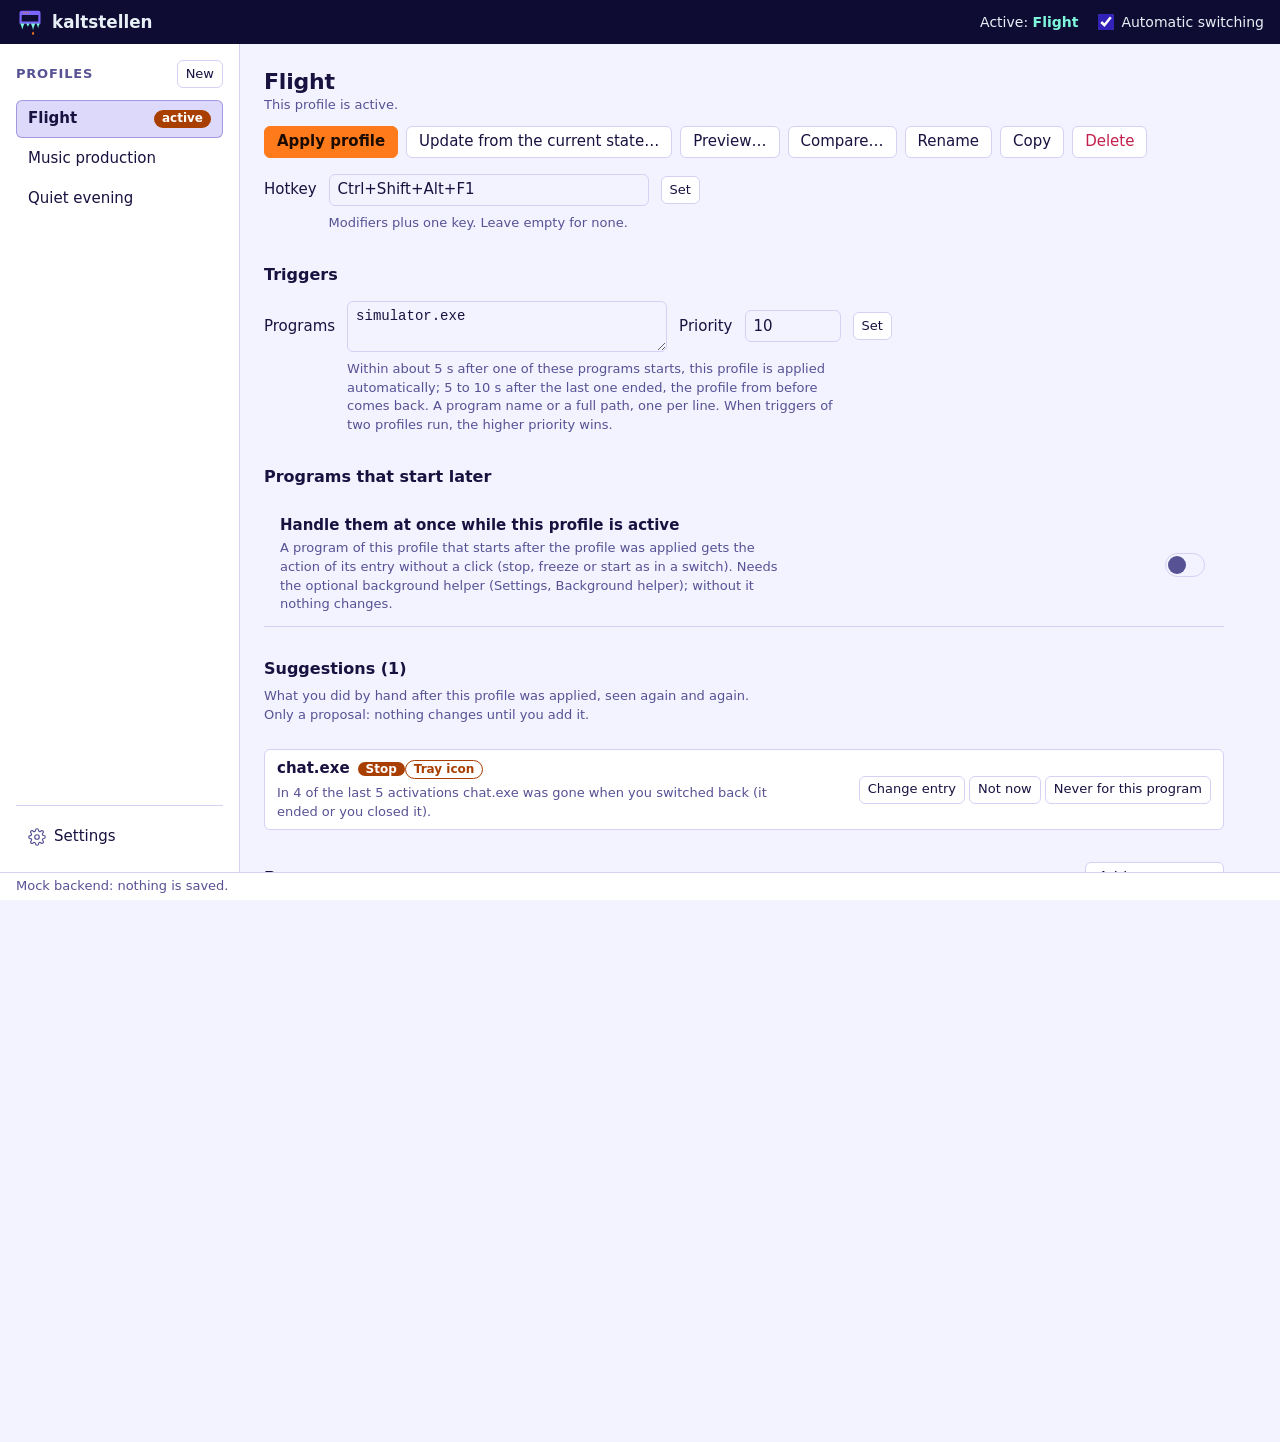
==== commit d9a12eac: "feat: profile key watch (M4c, configuration and window) Optional boolean per profile, default off: w" ====
--- a/ui/index.html
+++ b/ui/index.html
@@ -78,6 +78,15 @@
           <p class="hint" id="triggers-help">Within about 5 s after one of these programs starts, this profile is applied automatically; 5 to 10 s after the last one ended, the profile from before comes back. A program name or a full path, one per line. When triggers of two profiles run, the higher priority wins.</p>
         </form>
 
+        <div class="section-head">
+          <h3 id="watch-title">Programs that start later</h3>
+        </div>
+        <div class="row" id="watch-row">
+          <div><label class="label" for="watch">Handle them at once while this profile is active</label>
+            <p class="hint" id="watch-help">A program of this profile that starts after the profile was applied gets the action of its entry without a click (stop, freeze or start as in a switch). Needs the optional background helper (Settings, Background helper); without it nothing changes.</p></div>
+          <input type="checkbox" class="switch" id="watch" role="switch" aria-describedby="watch-help">
+        </div>
+
         <section class="card" id="suggestions-card" aria-labelledby="suggestions-title" hidden>
           <div class="section-head">
             <h3 id="suggestions-title">Suggestions</h3>
@@ -103,7 +112,6 @@
           <button type="button" class="button small" id="refresh-unassigned">Refresh</button>
         </div>
         <p class="hint">Running programs without an entry in this profile.</p>
-        <p class="hint started-note" id="unassigned-started" role="status" hidden></p>
         <table class="table" id="unassigned">
           <caption class="visually-hidden">Unassigned programs</caption>
           <thead><tr><th scope="col">Program</th><th scope="col">Seen</th><th scope="col"><span class="visually-hidden">Commands</span></th></tr></thead>
@@ -138,11 +146,6 @@
                 <div><label class="label" for="automation-setting">Automatic switching</label>
                   <p class="hint" id="automation-setting-hint">Applies a profile when one of its trigger programs starts, and goes back when the last one has ended. Off pauses all triggers.</p></div>
                 <input type="checkbox" class="switch" id="automation-setting" role="switch" aria-describedby="automation-setting-hint">
-              </div>
-              <div class="row" id="notify-new-row">
-                <div><label class="label" for="notify-new-setting">Tell me about new programs</label>
-                  <p class="hint" id="notify-new-setting-hint">While a profile is active, shows a notification when a program without an entry in it starts and keeps running, and points at it in this window. Needs the optional helper (process events); without it nothing is announced. Only the name and folder of the program are used.</p></div>
-                <input type="checkbox" class="switch" id="notify-new-setting" role="switch" aria-describedby="notify-new-setting-hint">
               </div>
               <div class="row" id="learn-row">
                 <div><label class="label" for="learn-setting">Suggestions from use</label>
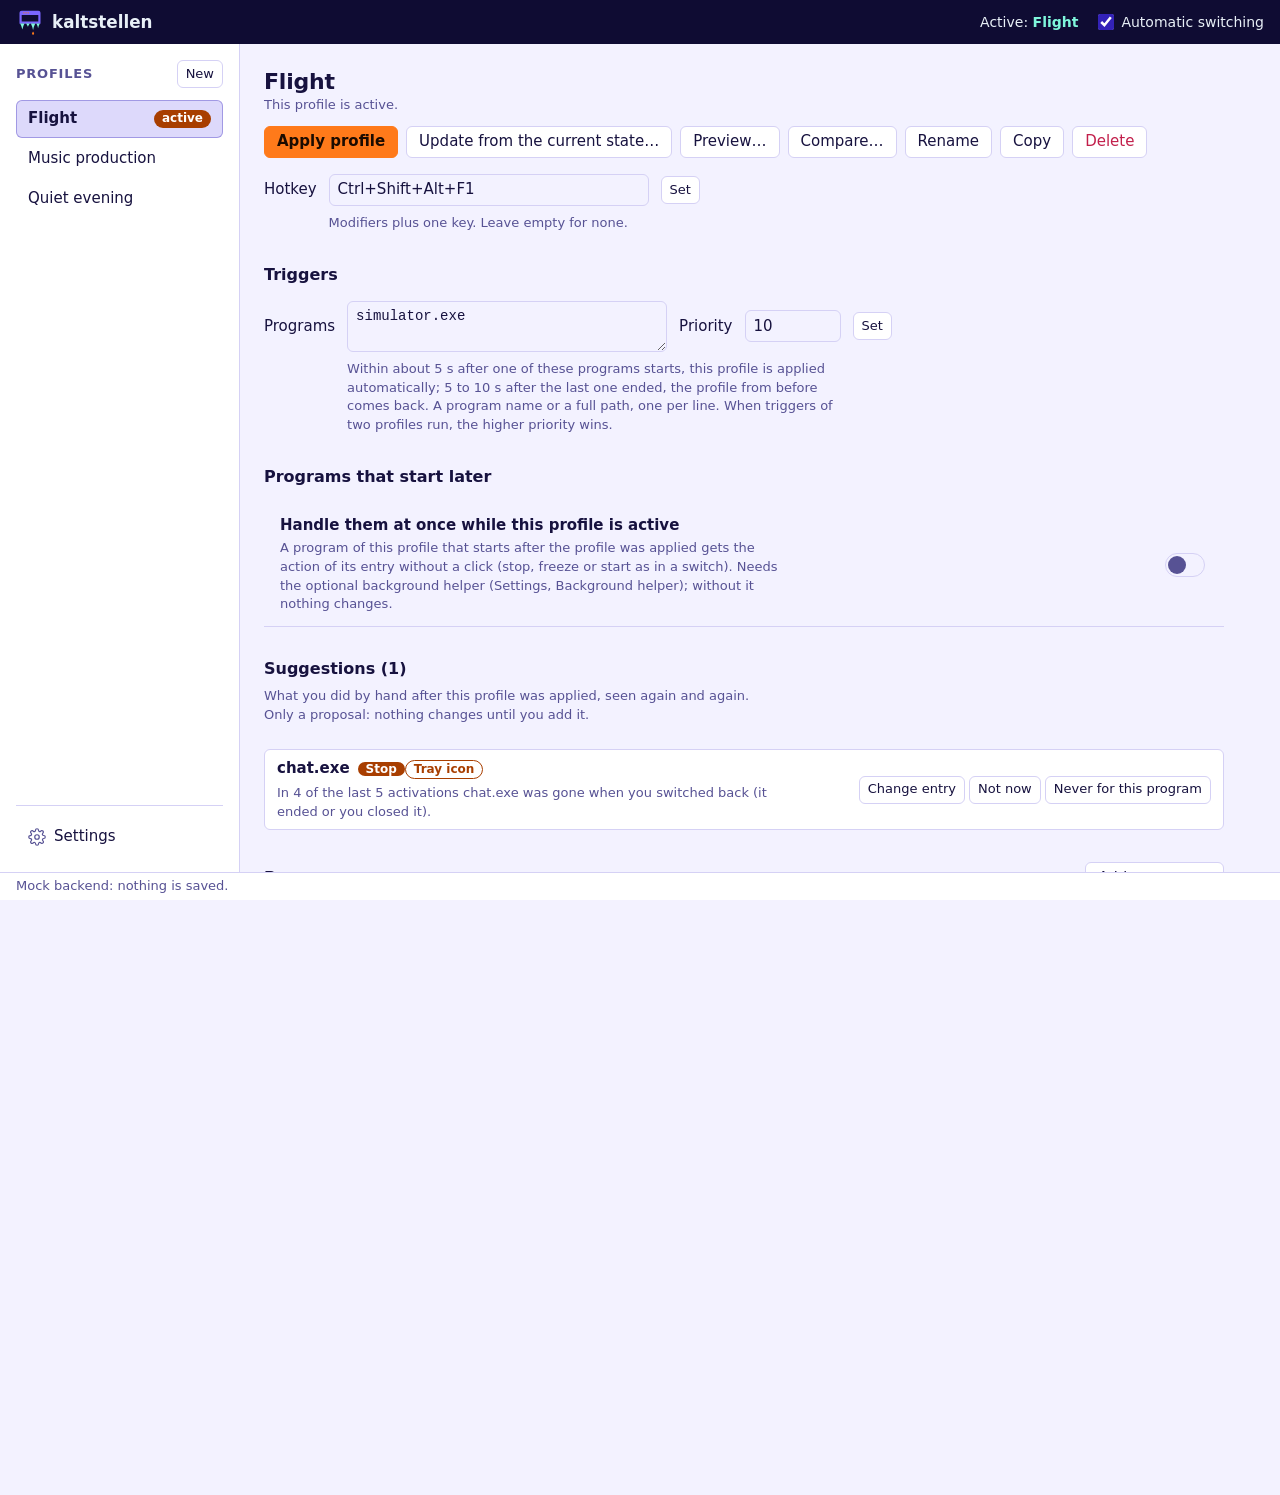
==== commit f47155bb: "feat: tell when a program without an entry starts while a profile is active (H9) (#57) * feat: kinds" ====
--- a/ui/index.html
+++ b/ui/index.html
@@ -112,6 +112,7 @@
           <button type="button" class="button small" id="refresh-unassigned">Refresh</button>
         </div>
         <p class="hint">Running programs without an entry in this profile.</p>
+        <p class="hint started-note" id="unassigned-started" role="status" hidden></p>
         <table class="table" id="unassigned">
           <caption class="visually-hidden">Unassigned programs</caption>
           <thead><tr><th scope="col">Program</th><th scope="col">Seen</th><th scope="col"><span class="visually-hidden">Commands</span></th></tr></thead>
@@ -146,6 +147,11 @@
                 <div><label class="label" for="automation-setting">Automatic switching</label>
                   <p class="hint" id="automation-setting-hint">Applies a profile when one of its trigger programs starts, and goes back when the last one has ended. Off pauses all triggers.</p></div>
                 <input type="checkbox" class="switch" id="automation-setting" role="switch" aria-describedby="automation-setting-hint">
+              </div>
+              <div class="row" id="notify-new-row">
+                <div><label class="label" for="notify-new-setting">Tell me about new programs</label>
+                  <p class="hint" id="notify-new-setting-hint">While a profile is active, shows a notification when a program without an entry in it starts and keeps running, and points at it in this window. Needs the optional helper (process events); without it nothing is announced. Only the name and folder of the program are used.</p></div>
+                <input type="checkbox" class="switch" id="notify-new-setting" role="switch" aria-describedby="notify-new-setting-hint">
               </div>
               <div class="row" id="learn-row">
                 <div><label class="label" for="learn-setting">Suggestions from use</label>
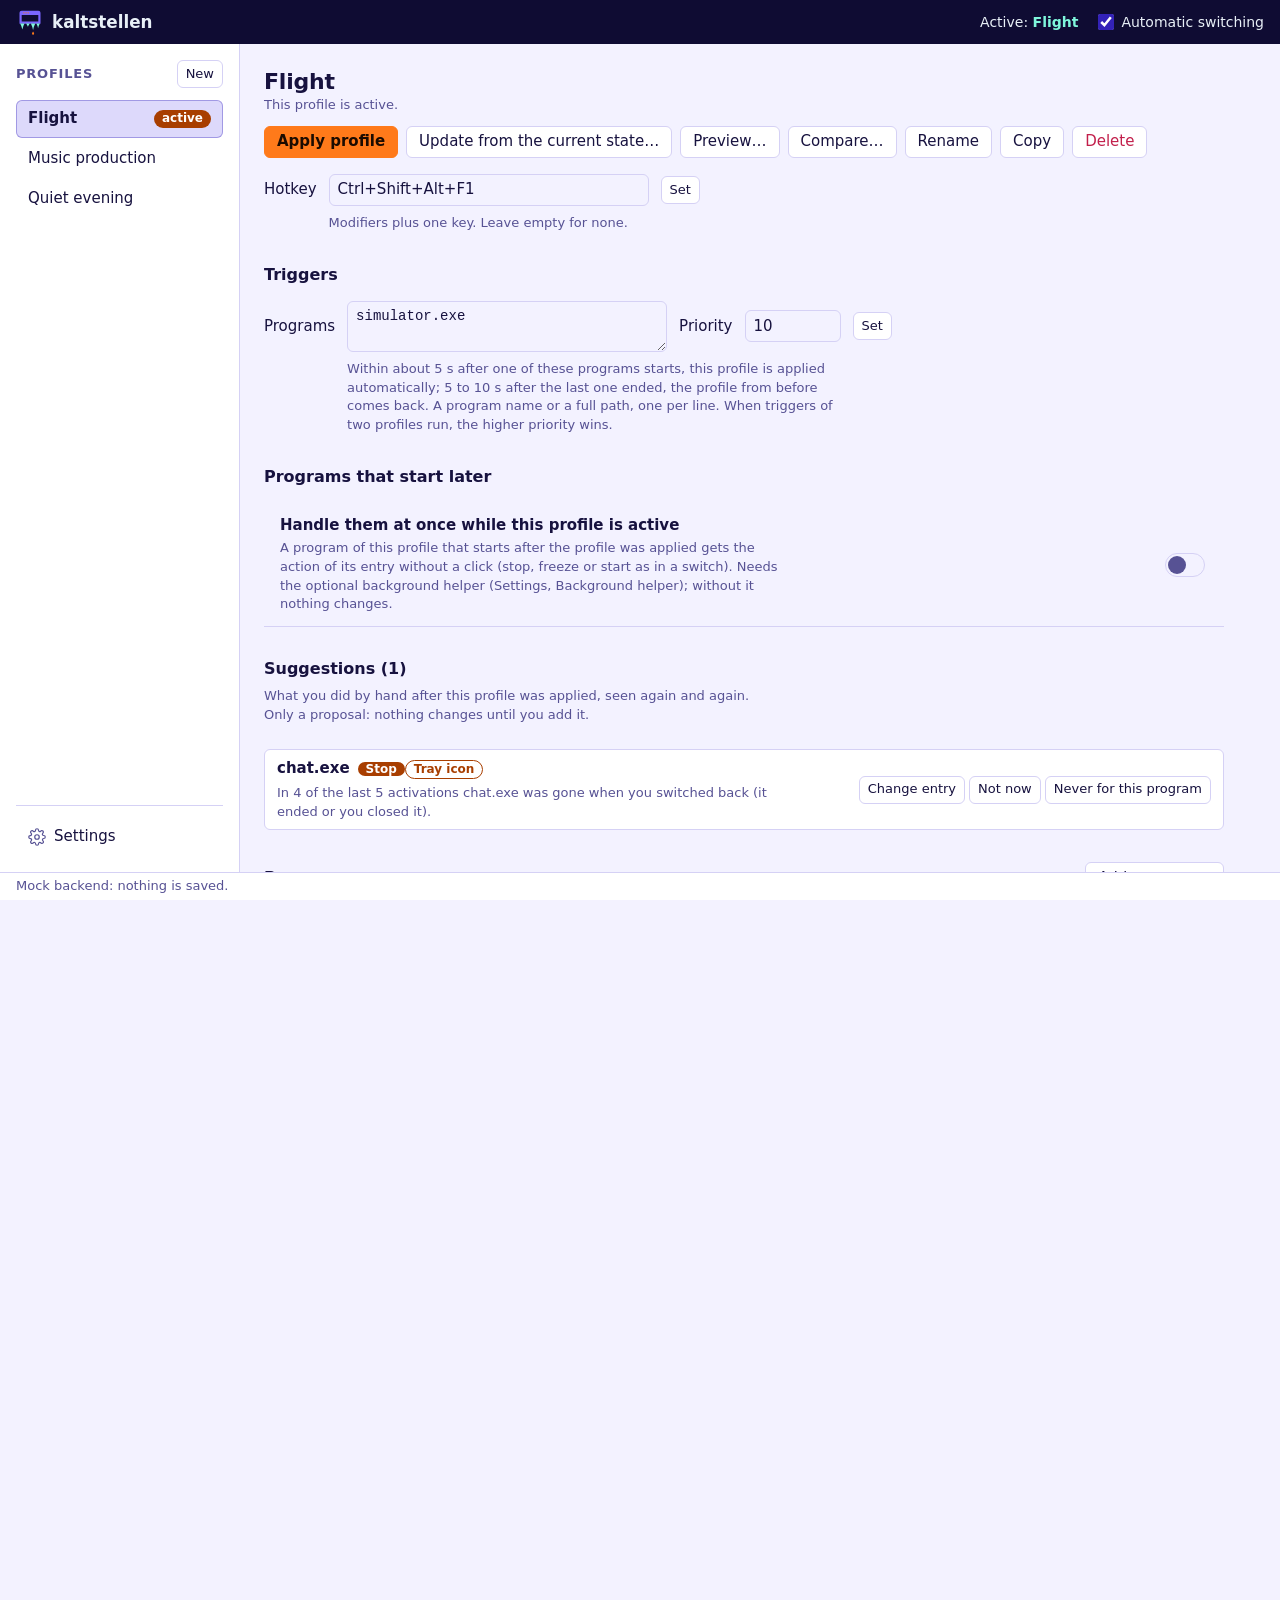
==== commit 3148cbd5: "gui: fast rows, selection bar and keys for the programs of an existing profile (H10) Co-Authored-By:" ====
--- a/ui/index.html
+++ b/ui/index.html
@@ -100,11 +100,28 @@
           <button type="button" class="button" id="add-program">Add program…</button>
         </div>
         <p class="hint">Or drop .exe files from Explorer onto this window.</p>
+        <p class="hint">Click an action per program, or select rows to set several at once. Keys: Up and Down, 1 to 4 for the action, Space to select, Delete to remove.</p>
+        <div class="bulk-bar" id="entries-bulk" hidden>
+          <strong id="entries-count" role="status">0 selected</strong>
+          <span class="hint">For all:</span>
+          <span class="seg" id="entries-bulk-actions" role="group" aria-label="Action for the selected programs">
+            <button type="button" data-a="ignore">Ignore</button>
+            <button type="button" data-a="suspend">Freeze</button>
+            <button type="button" data-a="stop">Stop</button>
+            <button type="button" data-a="start">Start</button>
+          </span>
+          <button type="button" class="chip" id="entries-trim-on">Trim on</button>
+          <button type="button" class="chip" id="entries-trim-off">Trim off</button>
+          <span class="spacer"></span>
+          <button type="button" class="button small danger" id="entries-remove">Remove</button>
+          <button type="button" class="button small" id="entries-clear">Clear selection</button>
+        </div>
         <table class="table" id="entries">
           <caption class="visually-hidden">Programs of the profile</caption>
-          <thead><tr><th scope="col">Program</th><th scope="col">Action</th><th scope="col">Options</th><th scope="col"><span class="visually-hidden">Commands</span></th></tr></thead>
+          <thead><tr><th scope="col" class="mark"><input type="checkbox" id="entries-all" aria-label="Select all programs"></th><th scope="col">Program</th><th scope="col">Action</th><th scope="col">Options</th><th scope="col"><span class="visually-hidden">Commands</span></th></tr></thead>
           <tbody></tbody>
         </table>
+        <p class="undo-bar" id="entries-undo" role="status" hidden><span id="entries-undo-text"></span> <button type="button" class="button small" id="entries-undo-button">Undo</button></p>
         <p class="hint" id="entries-empty" hidden>No programs yet. Programs without an entry are left as they are.</p>
 
         <div class="section-head">
--- a/ui/css/app.css
+++ b/ui/css/app.css
@@ -272,12 +272,15 @@
 .seg button:focus-visible { outline: 2px solid var(--color-focus); outline-offset: -2px; }
 .seg button:hover { color: var(--color-text); }
 .seg button[aria-pressed="true"] { background: var(--color-primary); color: var(--color-on-primary); font-weight: 600; }
-.seg button[aria-pressed="true"][data-a="none"] { background: var(--color-line); color: var(--color-text); }
+.seg button[aria-pressed="true"][data-a="none"], .seg button[aria-pressed="true"][data-a="ignore"] { background: var(--color-line); color: var(--color-text); }
 .seg.suggested { outline: 2px dashed var(--color-accent); outline-offset: 2px; }
 .bulk-bar { display: flex; flex-wrap: wrap; gap: var(--space-2); align-items: center; padding: var(--space-2) var(--space-3); background: var(--color-selected); border: 1px solid var(--color-line); border-radius: 8px; margin: var(--space-2) 0; position: sticky; top: 0; z-index: 2; }
 .bulk-bar[hidden] { display: none; }
-.snap-group tr.selected td { background: var(--color-selected); }
-.snap-group tr:focus-visible { outline: 2px solid var(--color-focus); outline-offset: -2px; }
+.bulk-bar .spacer { flex: 1; }
+.snap-group tr.selected td, #entries tr.selected td { background: var(--color-selected); }
+.snap-group tr:focus-visible, #entries tr:focus-visible { outline: 2px solid var(--color-focus); outline-offset: -2px; }
+#entries th.mark, #entries td.mark { width: 2rem; }
+#entries td:last-child { text-align: right; }
 .snap-group th.mark, .snap-group td.mark { width: 2rem; }
 .snap-group .names .hint { display: block; }
 .snap-group .names .diff-tag { margin: 2px var(--space-1) 0 0; }
@@ -287,3 +290,14 @@
 .kind-line { display: flex; flex-wrap: wrap; gap: var(--space-2); align-items: center; justify-content: space-between; }
 .kind-name { display: grid; min-width: 0; flex: 1 1 18rem; }
 .kind-name .hint { overflow-wrap: anywhere; }
+
+/* Editing the programs of a profile: options as switches in the row. */
+.chips { display: inline-flex; flex-wrap: wrap; gap: var(--space-1); }
+.chip { font: inherit; font-size: 0.8125rem; border: 1px solid var(--color-line); background: var(--color-surface); color: var(--color-muted); border-radius: 999px; padding: 2px 10px; cursor: pointer; }
+.chip:hover { color: var(--color-text); background: var(--color-row-hover); }
+.chip:focus-visible { outline: 2px solid var(--color-focus); outline-offset: 2px; }
+.chip[aria-pressed="true"] { background: var(--color-frost-bg); border-color: var(--color-frost); color: var(--color-frost); }
+.chip:disabled { cursor: default; }
+.chip.static { cursor: default; border-style: dashed; }
+.undo-bar { position: sticky; bottom: var(--space-3); display: flex; gap: var(--space-3); align-items: center; margin: var(--space-2) 0; padding: var(--space-2) var(--space-3); border-radius: var(--radius); background: var(--color-topbar); color: var(--color-on-topbar); }
+.undo-bar[hidden] { display: none; }
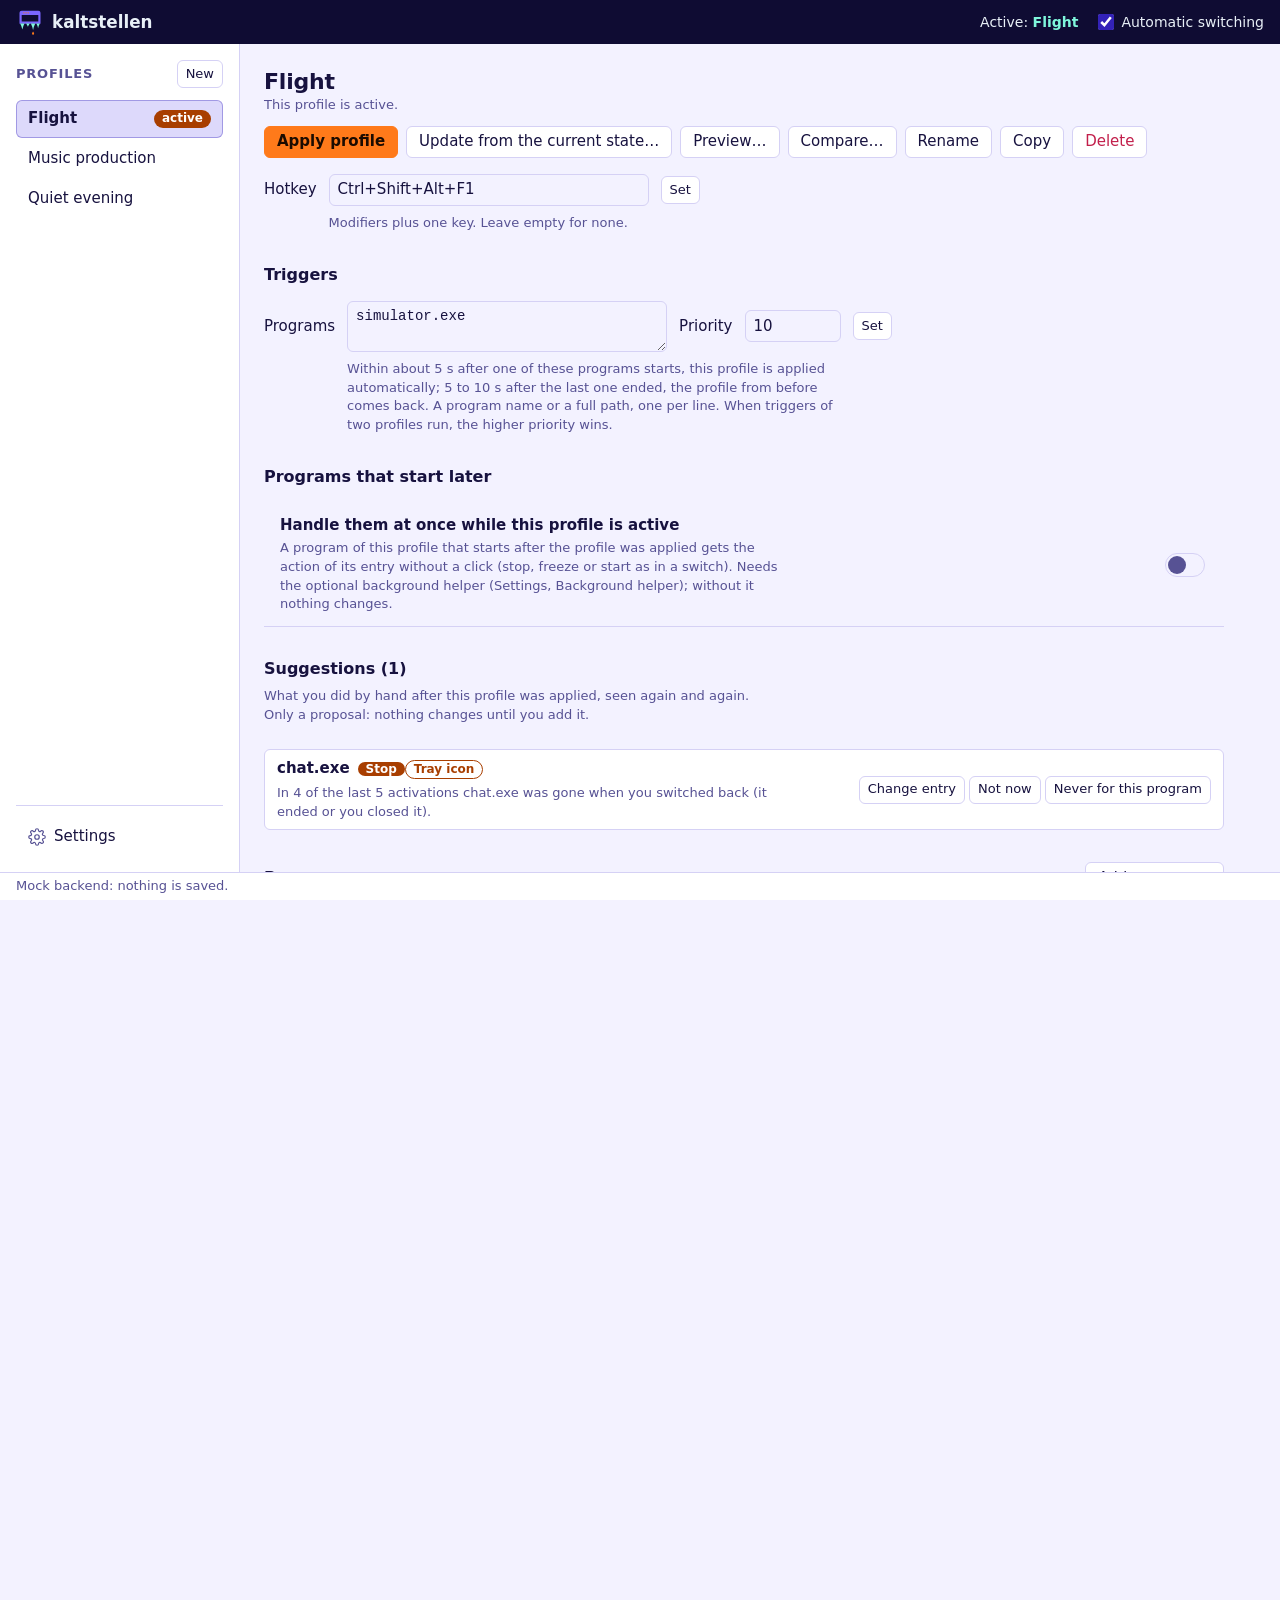
==== commit 0e001707: "Edit the services of a profile in the window (M4e) The profile page lists the [[profile.service]] en" ====
--- a/ui/index.html
+++ b/ui/index.html
@@ -125,6 +125,19 @@
         <p class="hint" id="entries-empty" hidden>No programs yet. Programs without an entry are left as they are.</p>
 
         <div class="section-head">
+          <h3 id="services-title">Services</h3>
+        </div>
+        <p class="hint" id="services-help">Windows services this profile stops while it is active (they start again when you switch back to neutral) or starts. Needs the optional background helper with the services role; without it a switch reports the step as not done. Use the short key name, for example Spooler.</p>
+        <ul class="services" id="services" aria-labelledby="services-title"></ul>
+        <form class="service-add" id="service-form">
+          <label for="service-name">Service</label>
+          <input id="service-name" name="service" placeholder="for example Spooler" autocomplete="off" spellcheck="false" maxlength="256">
+          <label for="service-action" class="visually-hidden">Action</label>
+          <select id="service-action"><option value="stop">Stop</option><option value="start">Start</option></select>
+          <button type="submit" class="button small">Add</button>
+        </form>
+
+        <div class="section-head">
           <h3>Unassigned programs</h3>
           <button type="button" class="button small" id="refresh-unassigned">Refresh</button>
         </div>
@@ -389,6 +402,7 @@
       </fieldset>
       <fieldset class="options" data-for="launch">
         <legend>Starting</legend>
+        <button type="button" class="button small" id="e-detect" title="Take the path and arguments from the running program">Detect from running program</button>
         <label for="e-args">Arguments, one per line</label>
         <textarea id="e-args" rows="3" spellcheck="false"></textarea>
         <label for="e-cwd">Working folder</label>
--- a/ui/css/app.css
+++ b/ui/css/app.css
@@ -113,6 +113,17 @@
 
 .section-head { display: flex; align-items: center; justify-content: space-between; margin-top: var(--space-4); }
 .section-head + .hint { margin-top: calc(var(--space-2) * -1); }
+
+/* Services (M4e) */
+.services { list-style: none; margin: var(--space-2) 0 0; padding: 0; display: grid; gap: var(--space-2); }
+.services li {
+  display: flex; flex-wrap: wrap; align-items: center; justify-content: space-between; gap: var(--space-2);
+  padding: var(--space-2) var(--space-3); border: 1px solid var(--color-line); border-radius: var(--radius);
+  background: var(--color-surface);
+}
+.services .name { font-weight: 600; overflow-wrap: anywhere; }
+.service-add { display: flex; flex-wrap: wrap; align-items: center; gap: var(--space-2); margin-top: var(--space-2); }
+.service-add input { flex: 1 1 12rem; min-width: 0; }
 
 /* Suggestions from use (H5) */
 .suggestions { list-style: none; margin: var(--space-2) 0 0; padding: 0; display: grid; gap: var(--space-2); }
@@ -297,7 +308,8 @@
 .chip:hover { color: var(--color-text); background: var(--color-row-hover); }
 .chip:focus-visible { outline: 2px solid var(--color-focus); outline-offset: 2px; }
 .chip[aria-pressed="true"] { background: var(--color-frost-bg); border-color: var(--color-frost); color: var(--color-frost); }
-.chip:disabled { cursor: default; }
+.chip[aria-disabled="true"] { cursor: default; }
+.seg button[aria-disabled="true"] { opacity: 0.5; cursor: not-allowed; }
 .chip.static { cursor: default; border-style: dashed; }
 .undo-bar { position: sticky; bottom: var(--space-3); display: flex; gap: var(--space-3); align-items: center; margin: var(--space-2) 0; padding: var(--space-2) var(--space-3); border-radius: var(--radius); background: var(--color-topbar); color: var(--color-on-topbar); }
 .undo-bar[hidden] { display: none; }
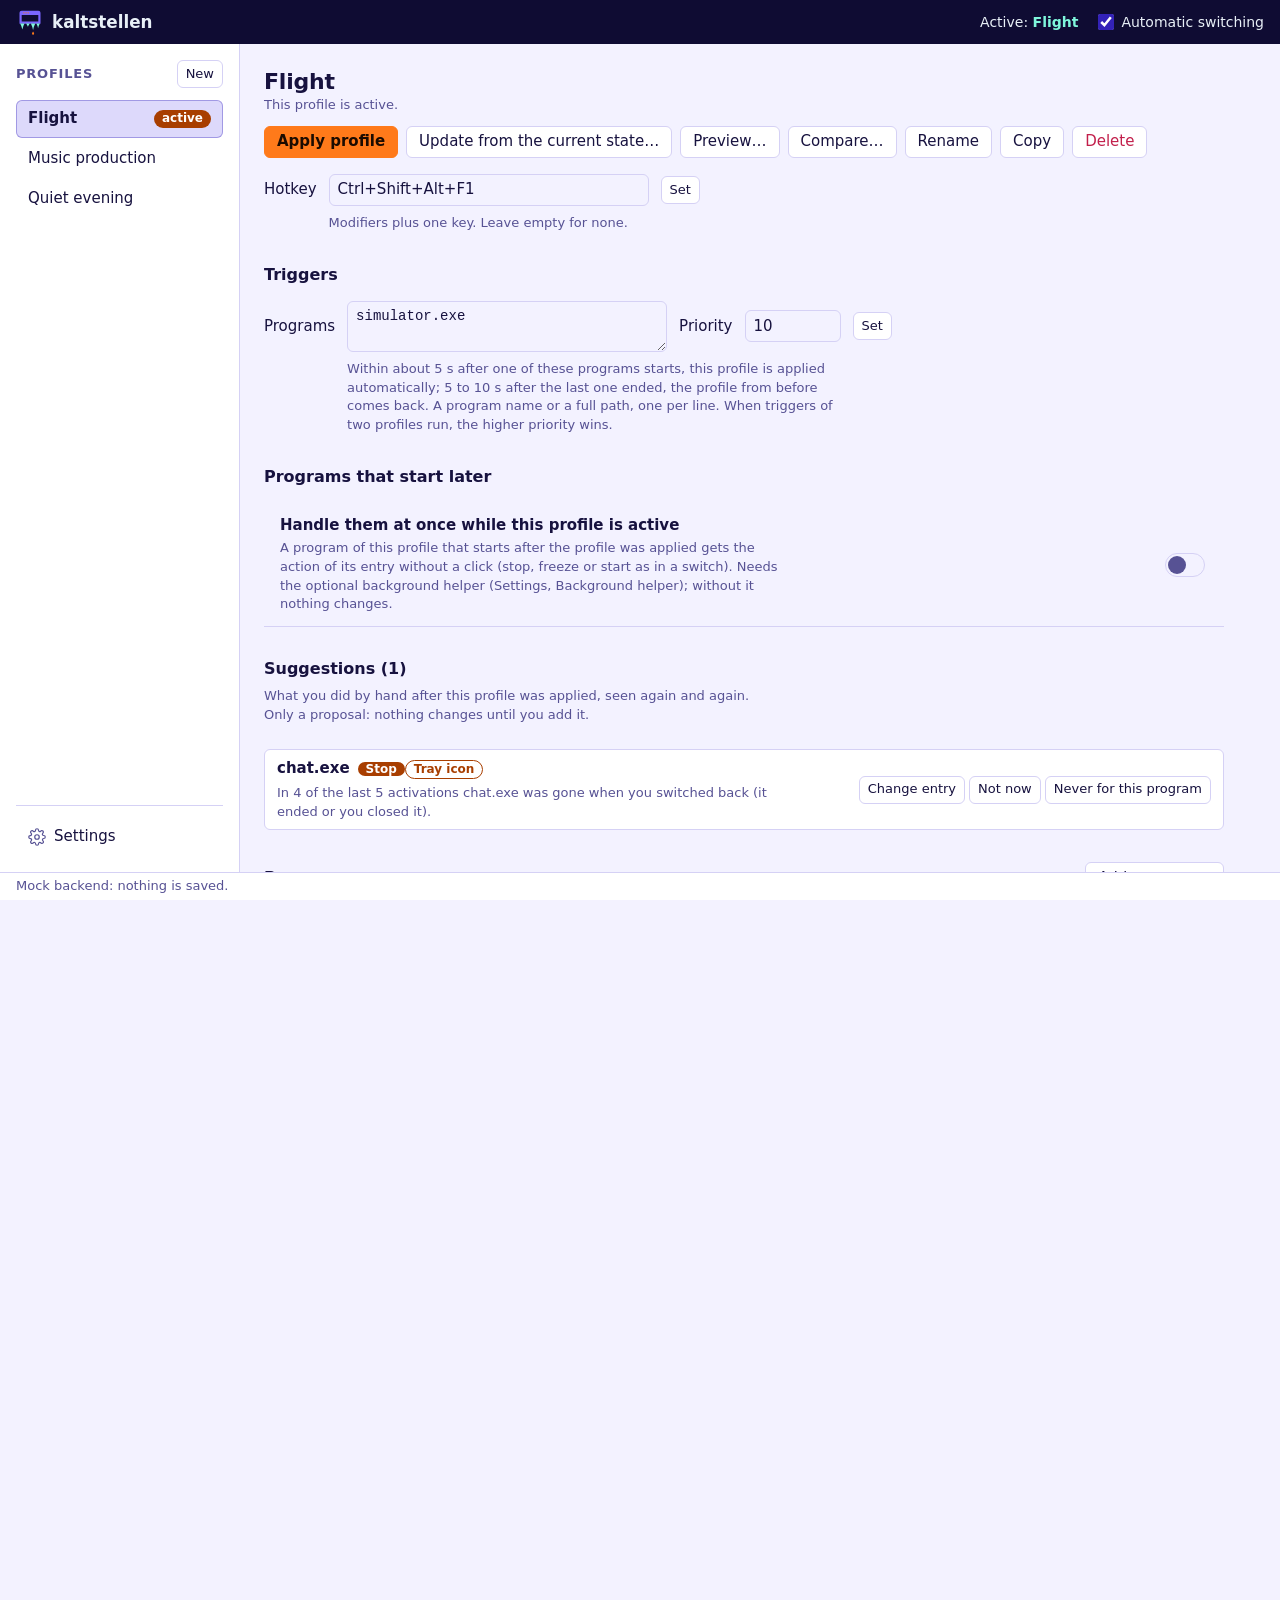
==== commit bd721f34: "Place programs by file description and show kinds where programs are added (H3 rest) program_info no" ====
--- a/ui/index.html
+++ b/ui/index.html
@@ -125,19 +125,6 @@
         <p class="hint" id="entries-empty" hidden>No programs yet. Programs without an entry are left as they are.</p>
 
         <div class="section-head">
-          <h3 id="services-title">Services</h3>
-        </div>
-        <p class="hint" id="services-help">Windows services this profile stops while it is active (they start again when you switch back to neutral) or starts. Needs the optional background helper with the services role; without it a switch reports the step as not done. Use the short key name, for example Spooler.</p>
-        <ul class="services" id="services" aria-labelledby="services-title"></ul>
-        <form class="service-add" id="service-form">
-          <label for="service-name">Service</label>
-          <input id="service-name" name="service" placeholder="for example Spooler" autocomplete="off" spellcheck="false" maxlength="256">
-          <label for="service-action" class="visually-hidden">Action</label>
-          <select id="service-action"><option value="stop">Stop</option><option value="start">Start</option></select>
-          <button type="submit" class="button small">Add</button>
-        </form>
-
-        <div class="section-head">
           <h3>Unassigned programs</h3>
           <button type="button" class="button small" id="refresh-unassigned">Refresh</button>
         </div>
@@ -391,6 +378,7 @@
           <option value="ignore">Ignore</option>
         </select>
       </div>
+      <p class="hint" id="e-suggest" hidden><span id="e-suggest-text"></span> <button type="button" class="button small" id="e-suggest-use">Use suggestion</button></p>
       <fieldset class="options" data-for="stop">
         <legend>When stopping</legend>
         <label for="e-timeout">If it does not close in time</label>
@@ -550,7 +538,7 @@
       <div class="scroll">
         <table class="table" id="running">
           <caption class="visually-hidden">Running programs</caption>
-          <thead><tr><th scope="col">Program</th><th scope="col" class="num">Memory</th><th scope="col">Protection</th><th scope="col"><span class="visually-hidden">Commands</span></th></tr></thead>
+          <thead><tr><th scope="col">Program</th><th scope="col" class="num">Memory</th><th scope="col">Load</th><th scope="col">Protection</th><th scope="col"><span class="visually-hidden">Commands</span></th></tr></thead>
           <tbody></tbody>
         </table>
       </div>
--- a/ui/css/app.css
+++ b/ui/css/app.css
@@ -113,17 +113,6 @@
 
 .section-head { display: flex; align-items: center; justify-content: space-between; margin-top: var(--space-4); }
 .section-head + .hint { margin-top: calc(var(--space-2) * -1); }
-
-/* Services (M4e) */
-.services { list-style: none; margin: var(--space-2) 0 0; padding: 0; display: grid; gap: var(--space-2); }
-.services li {
-  display: flex; flex-wrap: wrap; align-items: center; justify-content: space-between; gap: var(--space-2);
-  padding: var(--space-2) var(--space-3); border: 1px solid var(--color-line); border-radius: var(--radius);
-  background: var(--color-surface);
-}
-.services .name { font-weight: 600; overflow-wrap: anywhere; }
-.service-add { display: flex; flex-wrap: wrap; align-items: center; gap: var(--space-2); margin-top: var(--space-2); }
-.service-add input { flex: 1 1 12rem; min-width: 0; }
 
 /* Suggestions from use (H5) */
 .suggestions { list-style: none; margin: var(--space-2) 0 0; padding: 0; display: grid; gap: var(--space-2); }
@@ -197,6 +186,7 @@
 .about .publisher { color: var(--color-primary); font-weight: 600; white-space: nowrap; }
 .about .sig-invalid { color: var(--color-accent); font-weight: 600; }
 .about .sig-none { font-style: italic; }
+.about .kind-chip { display: block; }
 .table td .button + .button { margin-left: var(--space-1); }
 .action { display: inline-block; padding: 0 var(--space-2); border-radius: 999px; font-size: 0.8125rem; border: 1px solid var(--color-line); }
 .action.suspend { border-color: var(--color-frost); color: var(--color-frost); }
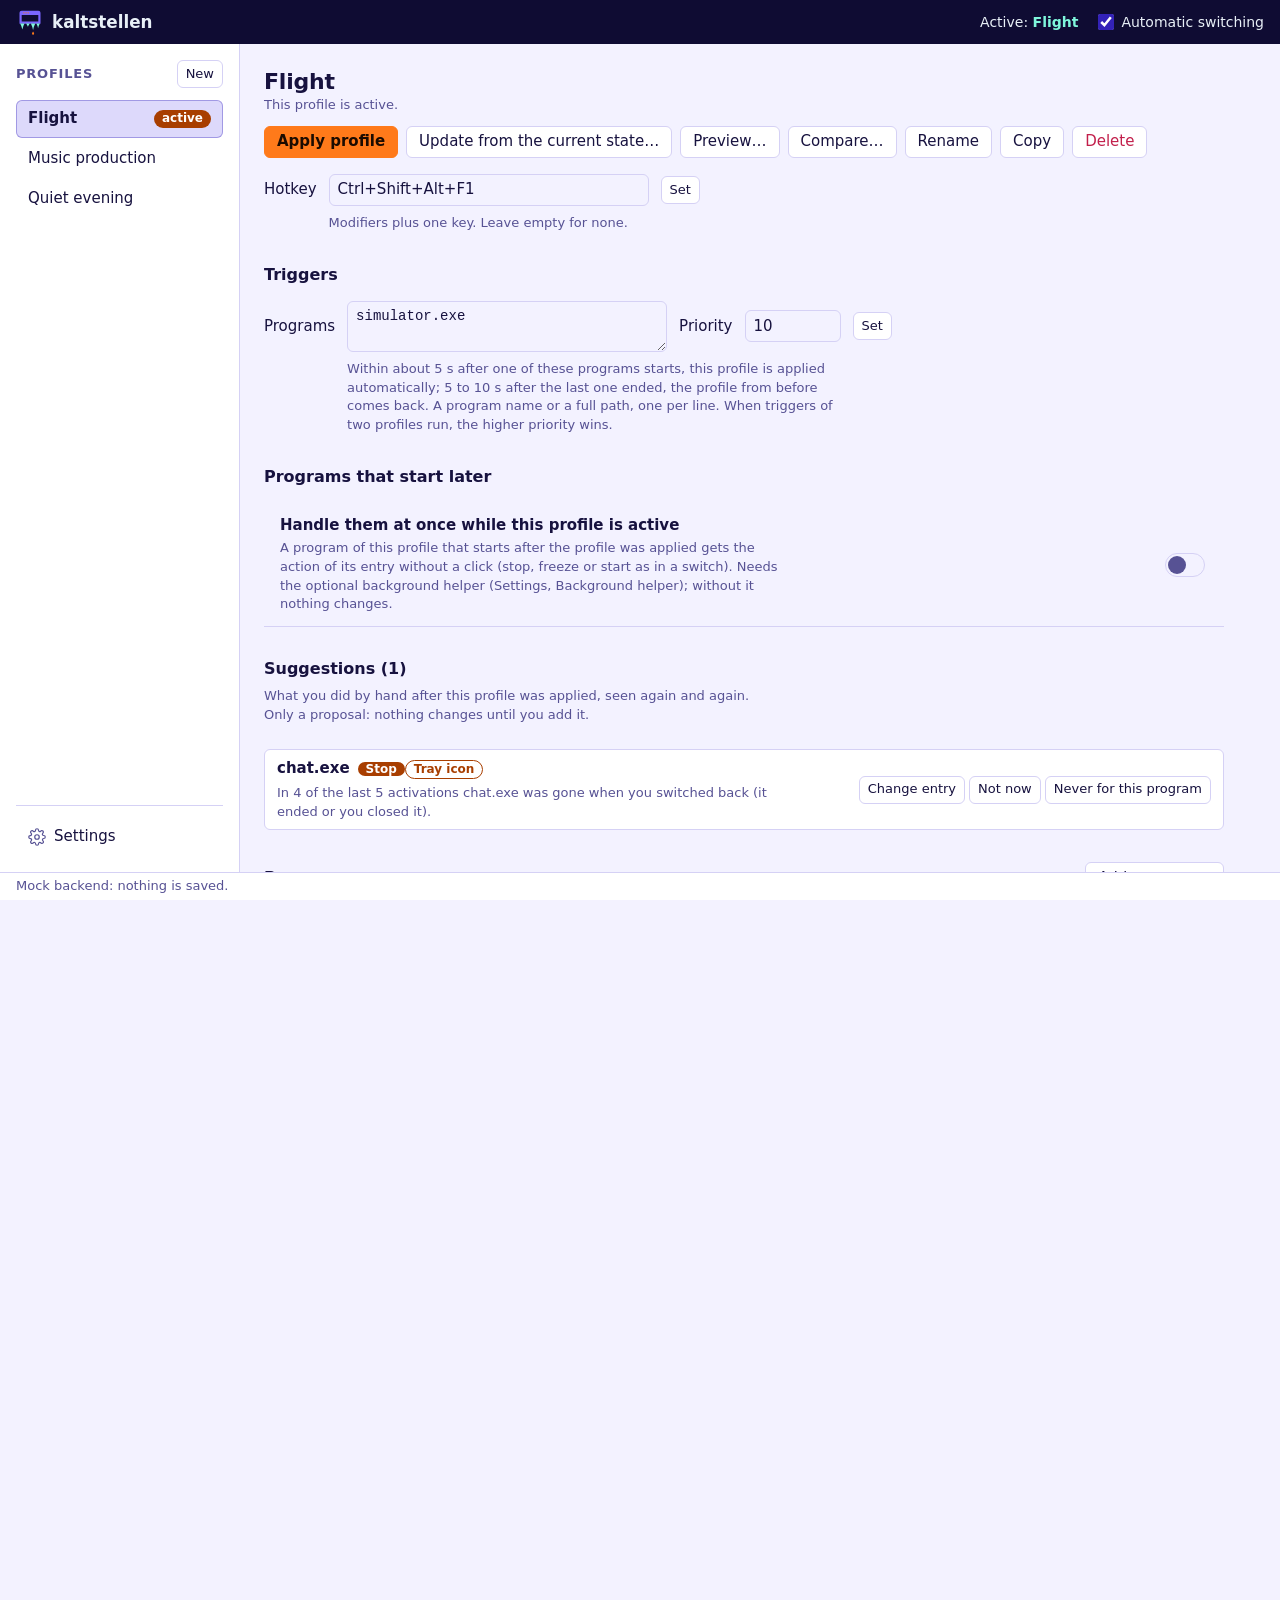
==== commit b45e1f93: "Merge branch 'main' into claude/project-thread-k167bu" ====
--- a/ui/index.html
+++ b/ui/index.html
@@ -123,6 +123,19 @@
         </table>
         <p class="undo-bar" id="entries-undo" role="status" hidden><span id="entries-undo-text"></span> <button type="button" class="button small" id="entries-undo-button">Undo</button></p>
         <p class="hint" id="entries-empty" hidden>No programs yet. Programs without an entry are left as they are.</p>
+
+        <div class="section-head">
+          <h3 id="services-title">Services</h3>
+        </div>
+        <p class="hint" id="services-help">Windows services this profile stops while it is active (they start again when you switch back to neutral) or starts. Needs the optional background helper with the services role; without it a switch reports the step as not done. Use the short key name, for example Spooler.</p>
+        <ul class="services" id="services" aria-labelledby="services-title"></ul>
+        <form class="service-add" id="service-form">
+          <label for="service-name">Service</label>
+          <input id="service-name" name="service" placeholder="for example Spooler" autocomplete="off" spellcheck="false" maxlength="256">
+          <label for="service-action" class="visually-hidden">Action</label>
+          <select id="service-action"><option value="stop">Stop</option><option value="start">Start</option></select>
+          <button type="submit" class="button small">Add</button>
+        </form>
 
         <div class="section-head">
           <h3>Unassigned programs</h3>
--- a/ui/css/app.css
+++ b/ui/css/app.css
@@ -113,6 +113,17 @@
 
 .section-head { display: flex; align-items: center; justify-content: space-between; margin-top: var(--space-4); }
 .section-head + .hint { margin-top: calc(var(--space-2) * -1); }
+
+/* Services (M4e) */
+.services { list-style: none; margin: var(--space-2) 0 0; padding: 0; display: grid; gap: var(--space-2); }
+.services li {
+  display: flex; flex-wrap: wrap; align-items: center; justify-content: space-between; gap: var(--space-2);
+  padding: var(--space-2) var(--space-3); border: 1px solid var(--color-line); border-radius: var(--radius);
+  background: var(--color-surface);
+}
+.services .name { font-weight: 600; overflow-wrap: anywhere; }
+.service-add { display: flex; flex-wrap: wrap; align-items: center; gap: var(--space-2); margin-top: var(--space-2); }
+.service-add input { flex: 1 1 12rem; min-width: 0; }
 
 /* Suggestions from use (H5) */
 .suggestions { list-style: none; margin: var(--space-2) 0 0; padding: 0; display: grid; gap: var(--space-2); }
